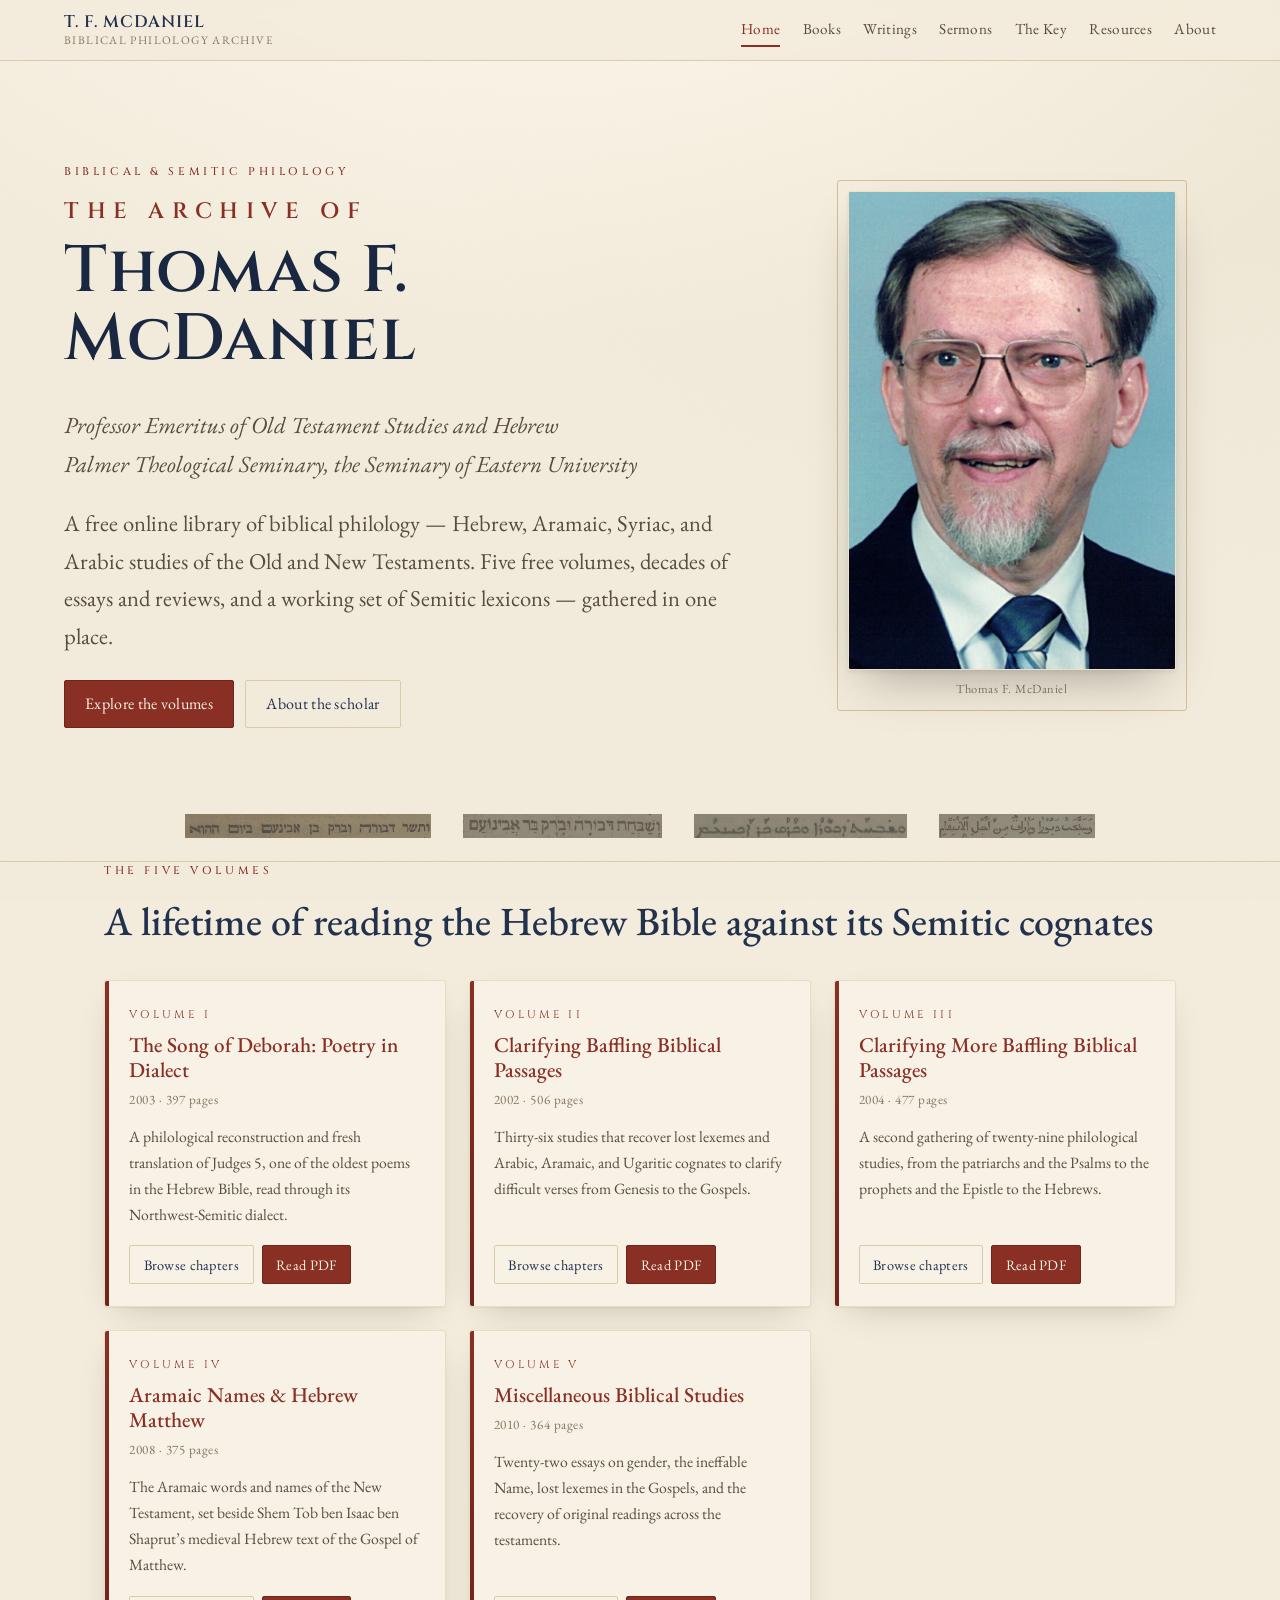
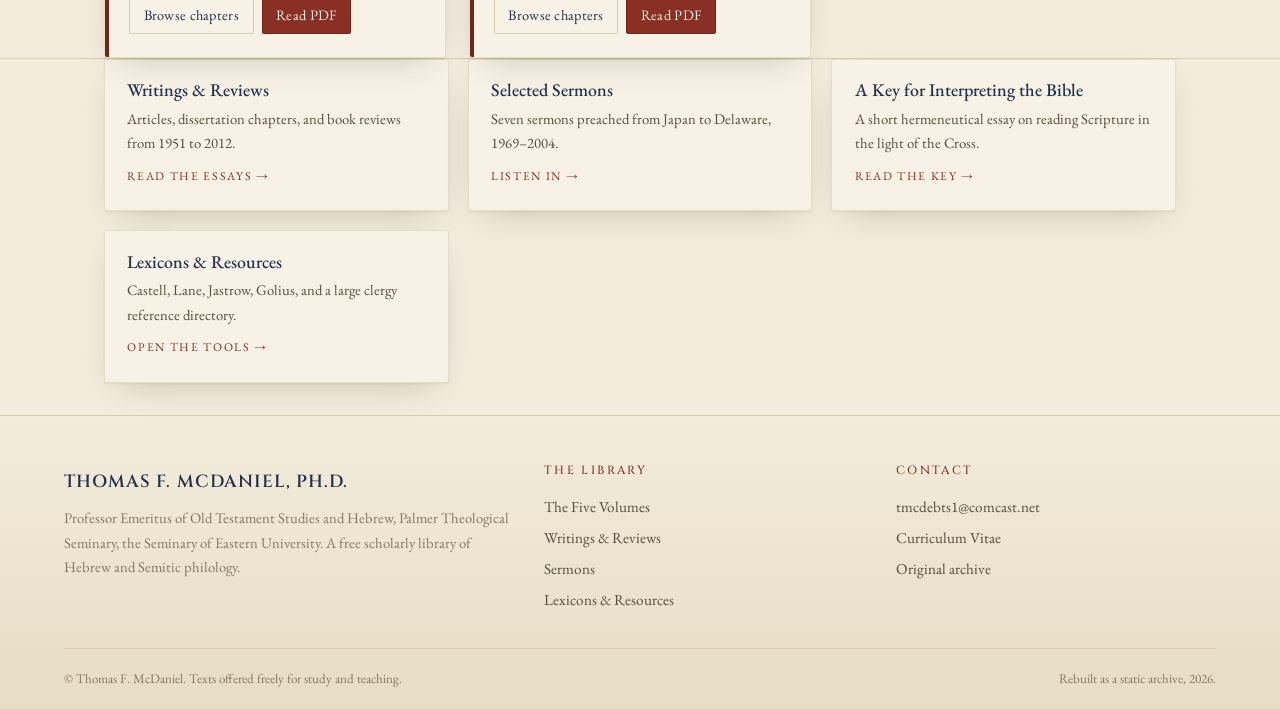
==== index.html @ 0de32535 "Rebuild the Thomas F. McDaniel archive as a static GitHub Pages site Clean, responsive, SEO-optimize" ====
<!DOCTYPE html>
<html lang="en">
<head>
  <meta charset="utf-8">
  <meta name="viewport" content="width=device-width, initial-scale=1">
  <title>Thomas F. McDaniel, Ph.D. — Biblical &amp; Semitic Philology Archive</title>
  <meta name="description" content="Free online books and essays in Old Testament philology by Thomas F. McDaniel, Professor Emeritus at Palmer Theological Seminary — Hebrew, Aramaic, Syriac, and Arabic studies of the Bible.">
  <meta name="author" content="Thomas F. McDaniel, Ph.D.">
  <link rel="canonical" href="https://werth-code.github.io/tmcdaniel/">
  <meta name="theme-color" content="#f3ecdc">
  <meta property="og:type" content="website">
  <meta property="og:site_name" content="The Thomas F. McDaniel Archive">
  <meta property="og:title" content="Thomas F. McDaniel, Ph.D. — Biblical &amp; Semitic Philology Archive">
  <meta property="og:description" content="Free online books and essays in Old Testament philology by Thomas F. McDaniel, Professor Emeritus at Palmer Theological Seminary — Hebrew, Aramaic, Syriac, and Arabic studies of the Bible.">
  <meta property="og:url" content="https://werth-code.github.io/tmcdaniel/">
  <meta property="og:image" content="https://werth-code.github.io/tmcdaniel/assets/img/mcdaniel-1990.jpg">
  <meta name="twitter:card" content="summary_large_image">
  <meta name="twitter:title" content="Thomas F. McDaniel, Ph.D. — Biblical &amp; Semitic Philology Archive">
  <meta name="twitter:description" content="Free online books and essays in Old Testament philology by Thomas F. McDaniel, Professor Emeritus at Palmer Theological Seminary — Hebrew, Aramaic, Syriac, and Arabic studies of the Bible.">
  <meta name="twitter:image" content="https://werth-code.github.io/tmcdaniel/assets/img/mcdaniel-1990.jpg">
  <link rel="preconnect" href="https://fonts.googleapis.com">
  <link rel="preconnect" href="https://fonts.gstatic.com" crossorigin>
  <link rel="stylesheet" href="assets/css/site.css">
  <script type="application/ld+json">{"@context":"https://schema.org","@graph":[{"@type":"WebSite","name":"The Thomas F. McDaniel Archive","url":"https://werth-code.github.io/tmcdaniel","description":"A free online library of biblical philology — Hebrew, Aramaic, Syriac, and Arabic studies of the Old and New Testaments.","inLanguage":"en","author":{"@type":"Person","name":"Thomas F. McDaniel","honorificSuffix":"Ph.D.","jobTitle":"Professor Emeritus of Old Testament Studies and Hebrew","birthDate":"1931-03-01","birthPlace":"Baltimore, Maryland","alumniOf":["University of Richmond","University of Pennsylvania","Johns Hopkins University","Eastern Baptist Theological Seminary"],"worksFor":{"@type":"CollegeOrUniversity","name":"Palmer Theological Seminary, the Seminary of Eastern University"},"knowsAbout":["Hebrew Bible","Old Testament philology","Semitic languages","Aramaic","Syriac","Arabic","Biblical interpretation"],"email":"mailto:tmcdebts1@comcast.net","url":"https://werth-code.github.io/tmcdaniel/about/"}},{"@type":"Person","name":"Thomas F. McDaniel","honorificSuffix":"Ph.D.","jobTitle":"Professor Emeritus of Old Testament Studies and Hebrew","birthDate":"1931-03-01","birthPlace":"Baltimore, Maryland","alumniOf":["University of Richmond","University of Pennsylvania","Johns Hopkins University","Eastern Baptist Theological Seminary"],"worksFor":{"@type":"CollegeOrUniversity","name":"Palmer Theological Seminary, the Seminary of Eastern University"},"knowsAbout":["Hebrew Bible","Old Testament philology","Semitic languages","Aramaic","Syriac","Arabic","Biblical interpretation"],"email":"mailto:tmcdebts1@comcast.net","url":"https://werth-code.github.io/tmcdaniel/about/"}]}</script>
</head>
<body>
  <header class="masthead">
    <div class="wrap masthead__inner">
      <a class="brand" href="">
        <span class="brand__name">T. F. McDaniel</span>
        <span class="brand__sub">Biblical Philology Archive</span>
      </a>
      <button class="nav__toggle" aria-expanded="false" aria-controls="nav" onclick="var n=document.getElementById('nav');var o=n.classList.toggle('open');this.setAttribute('aria-expanded',o)">Menu</button>
      <nav class="nav" id="nav" aria-label="Primary">
        <a href="" aria-current="page">Home</a>
        <a href="books/">Books</a>
        <a href="writings/">Writings</a>
        <a href="sermons/">Sermons</a>
        <a href="key/">The Key</a>
        <a href="resources/">Resources</a>
        <a href="about/">About</a>
      </nav>
    </div>
  </header>
  <main id="main">
  <section class="hero wrap">
    <div class="hero__grid">
      <div>
        <p class="eyebrow reveal">Biblical &amp; Semitic Philology</p>
        <h1 class="reveal d1"><span class="sm">The Archive of</span>Thomas&nbsp;F. McDaniel</h1>
        <p class="hero__role reveal d2">Professor Emeritus of Old Testament Studies and Hebrew<br>Palmer Theological Seminary, the Seminary of Eastern University</p>
        <p class="lede reveal d2">A free online library of biblical philology — Hebrew, Aramaic, Syriac, and Arabic studies of the Old and New Testaments. Five free volumes, decades of essays and reviews, and a working set of Semitic lexicons — gathered in one place.</p>
        <div class="btn-row reveal d3">
          <a class="btn btn--primary" href="books/">Explore the volumes</a>
          <a class="btn btn--ghost" href="about/">About the scholar</a>
        </div>
      </div>
      <figure class="hero__portrait reveal d2">
        <span class="hero__frame"></span>
        <img src="assets/img/mcdaniel-1990.jpg" alt="Portrait of Thomas F. McDaniel" width="742" height="1085">
        <figcaption>Thomas F. McDaniel</figcaption>
      </figure>
    </div>
  </section>
  <div class="wrap"><div class="scripts" aria-hidden="false">
        <img src="assets/img/judges5-hebrew.jpg" alt="Judges 5:1 in Hebrew" loading="lazy">
        <img src="assets/img/judges5-aramaic.jpg" alt="Judges 5:1 in Aramaic" loading="lazy">
        <img src="assets/img/judges5-syriac.jpg" alt="Judges 5:1 in Syriac" loading="lazy">
        <img src="assets/img/judges5-arabic.jpg" alt="Judges 5:1 in Arabic" loading="lazy">
  </div></div>
  <hr class="rule">
  <section class="wrap" id="volumes">
    <div class="section-head">
      <p class="eyebrow">The Five Volumes</p>
      <h2>A lifetime of reading the Hebrew Bible against its Semitic cognates</h2>
    </div>
    <div class="volumes">
        <article class="vcard">
          <span class="vcard__no">Volume I</span>
          <h3 class="vcard__title"><a class="ilink" href="books/song-of-deborah/">The Song of Deborah: Poetry in Dialect</a></h3>
          <p class="vcard__meta">2003 &middot; 397 pages</p>
          <p class="vcard__blurb">A philological reconstruction and fresh translation of Judges 5, one of the oldest poems in the Hebrew Bible, read through its Northwest-Semitic dialect.</p>
          <div class="vcard__links">
            <a class="btn btn--ghost btn--sm" href="books/song-of-deborah/">Browse chapters</a>
            <a class="btn btn--primary btn--sm" href="pdf/The%20Song%20of%20Deborah%20Poetry%20in%20Dialect.pdf">Read PDF</a>
          </div>
        </article>
        <article class="vcard">
          <span class="vcard__no">Volume II</span>
          <h3 class="vcard__title"><a class="ilink" href="books/clarifying-baffling-biblical-passages/">Clarifying Baffling Biblical Passages</a></h3>
          <p class="vcard__meta">2002 &middot; 506 pages</p>
          <p class="vcard__blurb">Thirty-six studies that recover lost lexemes and Arabic, Aramaic, and Ugaritic cognates to clarify difficult verses from Genesis to the Gospels.</p>
          <div class="vcard__links">
            <a class="btn btn--ghost btn--sm" href="books/clarifying-baffling-biblical-passages/">Browse chapters</a>
            <a class="btn btn--primary btn--sm" href="pdf/Clarifying%20Baffling%20Biblical%20Passages.pdf">Read PDF</a>
          </div>
        </article>
        <article class="vcard">
          <span class="vcard__no">Volume III</span>
          <h3 class="vcard__title"><a class="ilink" href="books/clarifying-more-baffling-biblical-passages/">Clarifying More Baffling Biblical Passages</a></h3>
          <p class="vcard__meta">2004 &middot; 477 pages</p>
          <p class="vcard__blurb">A second gathering of twenty-nine philological studies, from the patriarchs and the Psalms to the prophets and the Epistle to the Hebrews.</p>
          <div class="vcard__links">
            <a class="btn btn--ghost btn--sm" href="books/clarifying-more-baffling-biblical-passages/">Browse chapters</a>
            <a class="btn btn--primary btn--sm" href="pdf/Clarifying%20More%20Baffling%20Biblical%20Passages.pdf">Read PDF</a>
          </div>
        </article>
        <article class="vcard">
          <span class="vcard__no">Volume IV</span>
          <h3 class="vcard__title"><a class="ilink" href="books/aramaic-names-and-hebrew-matthew/">Aramaic Names &amp; Hebrew Matthew</a></h3>
          <p class="vcard__meta">2008 &middot; 375 pages</p>
          <p class="vcard__blurb">The Aramaic words and names of the New Testament, set beside Shem Tob ben Isaac ben Shaprut’s medieval Hebrew text of the Gospel of Matthew.</p>
          <div class="vcard__links">
            <a class="btn btn--ghost btn--sm" href="books/aramaic-names-and-hebrew-matthew/">Browse chapters</a>
            <a class="btn btn--primary btn--sm" href="pdf/Clarifying%20New%20Testament%20Names%20%26%20Words%20and%20Shem%20Tob's%20Gospel%20of%20Matthew.pdf">Read PDF</a>
          </div>
        </article>
        <article class="vcard">
          <span class="vcard__no">Volume V</span>
          <h3 class="vcard__title"><a class="ilink" href="books/miscellaneous-biblical-studies/">Miscellaneous Biblical Studies</a></h3>
          <p class="vcard__meta">2010 &middot; 364 pages</p>
          <p class="vcard__blurb">Twenty-two essays on gender, the ineffable Name, lost lexemes in the Gospels, and the recovery of original readings across the testaments.</p>
          <div class="vcard__links">
            <a class="btn btn--ghost btn--sm" href="books/miscellaneous-biblical-studies/">Browse chapters</a>
            <a class="btn btn--primary btn--sm" href="pdf/Miscellaneous%20Biblical%20Studies.pdf">Read PDF</a>
          </div>
        </article>
    </div>
  </section>
  <hr class="rule">
  <section class="wrap">
    <div class="cards">
      <a class="rcard" href="writings/"><h3>Writings &amp; Reviews</h3><p>Articles, dissertation chapters, and book reviews from 1951 to 2012.</p><span class="rcard__cue">Read the essays &rarr;</span></a>
      <a class="rcard" href="sermons/"><h3>Selected Sermons</h3><p>Seven sermons preached from Japan to Delaware, 1969&ndash;2004.</p><span class="rcard__cue">Listen in &rarr;</span></a>
      <a class="rcard" href="key/"><h3>A Key for Interpreting the Bible</h3><p>A short hermeneutical essay on reading Scripture in the light of the Cross.</p><span class="rcard__cue">Read the key &rarr;</span></a>
      <a class="rcard" href="resources/"><h3>Lexicons &amp; Resources</h3><p>Castell, Lane, Jastrow, Golius, and a large clergy reference directory.</p><span class="rcard__cue">Open the tools &rarr;</span></a>
    </div>
  </section>
  </main>
  <footer class="foot">
    <div class="wrap foot__inner">
      <div class="foot__brand">
        <span class="brand__name">Thomas F. McDaniel, Ph.D.</span>
        <p class="muted" style="margin:.6rem 0 0;font-size:.92rem">Professor Emeritus of Old Testament Studies and Hebrew, Palmer Theological Seminary, the Seminary of Eastern University. A free scholarly library of Hebrew and Semitic philology.</p>
      </div>
      <div>
        <h4>The Library</h4>
        <a href="books/">The Five Volumes</a>
        <a href="writings/">Writings &amp; Reviews</a>
        <a href="sermons/">Sermons</a>
        <a href="resources/">Lexicons &amp; Resources</a>
      </div>
      <div>
        <h4>Contact</h4>
        <a href="mailto:tmcdebts1@comcast.net">tmcdebts1@comcast.net</a>
        <a href="about/">Curriculum Vitae</a>
        <a href="https://tmcdaniel.palmerseminary.edu" rel="nofollow">Original archive</a>
      </div>
    </div>
    <div class="wrap foot__legal">
      <span>&copy; Thomas F. McDaniel. Texts offered freely for study and teaching.</span>
      <span>Rebuilt as a static archive, 2026.</span>
    </div>
  </footer>
</body>
</html>
---- assets/css/site.css ----
/* ============================================================================
   The Thomas F. McDaniel Archive — "scholar's manuscript"
   Parchment ground · Cinzel inscriptional caps · EB Garamond reading face
   Oxblood rubrication · antique-gold hairlines
   ========================================================================== */

@import url('https://fonts.googleapis.com/css2?family=Cinzel:wght@400;500;600&family=EB+Garamond:ital,wght@0,400;0,500;0,600;1,400;1,500&display=swap');

:root{
  --paper:#f3ecdc;          /* aged parchment ground            */
  --paper-2:#f8f2e6;        /* lighter card surface             */
  --paper-edge:#e7dcc4;     /* subtle panel / border fill       */
  --ink:#262119;            /* warm near-black body text        */
  --ink-soft:#574d3c;       /* secondary text                   */
  --ink-faint:#857862;      /* meta / captions                  */
  --indigo:#22324d;         /* iron-gall ink — headings/masthead*/
  --indigo-deep:#1a2740;
  --rubric:#8a2f24;         /* oxblood — links, marks, accents  */
  --rubric-deep:#6f241c;
  --gold:#9c7b3c;           /* antique gold — hairlines/details */
  --gold-soft:#bfa066;
  --rule:#d8cbac;           /* hairline color                   */

  --measure:38rem;          /* reading width                    */
  --shadow:0 1px 2px rgba(38,33,25,.06), 0 12px 34px -16px rgba(38,33,25,.28);
  --shadow-lift:0 2px 4px rgba(38,33,25,.08), 0 22px 48px -18px rgba(38,33,25,.38);

  --serif:'EB Garamond', Georgia, 'Times New Roman', serif;
  --display:'Cinzel', 'EB Garamond', Georgia, serif;
}

/* ---- reset ---------------------------------------------------------------- */
*,*::before,*::after{box-sizing:border-box}
html{-webkit-text-size-adjust:100%}
body{
  margin:0;
  font-family:var(--serif);
  font-size:clamp(1.06rem,.98rem + .35vw,1.22rem);
  line-height:1.66;
  color:var(--ink);
  background-color:var(--paper);
  /* layered atmosphere: warm vignette + faint paper grain */
  background-image:
    radial-gradient(120% 80% at 50% -10%, rgba(255,250,238,.85), rgba(243,236,220,0) 60%),
    radial-gradient(130% 120% at 100% 0%, rgba(156,123,60,.06), rgba(243,236,220,0) 55%),
    url("data:image/svg+xml,%3Csvg xmlns='http://www.w3.org/2000/svg' width='220' height='220'%3E%3Cfilter id='n'%3E%3CfeTurbulence type='fractalNoise' baseFrequency='0.85' numOctaves='2' stitchTiles='stitch'/%3E%3CfeColorMatrix type='saturate' values='0'/%3E%3C/filter%3E%3Crect width='100%25' height='100%25' filter='url(%23n)' opacity='0.045'/%3E%3C/svg%3E");
  background-attachment:fixed,fixed,fixed;
  text-rendering:optimizeLegibility;
  -webkit-font-smoothing:antialiased;
  overflow-wrap:break-word;
}
img{max-width:100%;height:auto;display:block}
a{color:var(--rubric);text-decoration:none}

/* ---- typographic rhythm -------------------------------------------------- */
h1,h2,h3,h4{font-weight:500;line-height:1.16;color:var(--indigo);margin:0 0 .4em}
h2,h3,h4{font-family:var(--serif)}
p{margin:0 0 1.1em}
em,i{font-style:italic}

.eyebrow{
  font-family:var(--display);
  font-weight:500;
  text-transform:uppercase;
  letter-spacing:.32em;
  font-size:.7rem;
  color:var(--rubric);
  margin:0 0 1.1rem;
}
.lede{font-size:1.16em;color:var(--ink-soft)}
.muted{color:var(--ink-faint)}

/* hebrew/greek inline runs keep a comfortable size */
.script{font-size:1.05em}

/* ---- layout -------------------------------------------------------------- */
.wrap{width:100%;max-width:72rem;margin:0 auto;padding:0 clamp(1.1rem,4vw,2.5rem)}
.narrow{max-width:52rem}
section{padding:clamp(3rem,7vw,5.5rem) 0}
.rule{border:0;height:1px;background:var(--rule);margin:0}
.section-head{margin-bottom:2.2rem}
.section-head h2{font-size:clamp(1.7rem,1.3rem + 1.6vw,2.5rem)}

/* ornamental divider (gold diamond between rules) */
.ornament{display:flex;align-items:center;gap:1rem;color:var(--gold);margin:0 auto}
.ornament::before,.ornament::after{content:"";height:1px;background:var(--rule);flex:1}
.ornament span{font-size:.8rem;letter-spacing:.2em}

/* ---- masthead / nav ------------------------------------------------------ */
.masthead{
  position:sticky;top:0;z-index:40;
  background:rgba(243,236,220,.86);
  backdrop-filter:saturate(140%) blur(8px);
  -webkit-backdrop-filter:saturate(140%) blur(8px);
  border-bottom:1px solid var(--rule);
}
.masthead__inner{display:flex;align-items:center;justify-content:space-between;gap:1.2rem;padding:.85rem 0}
.brand{display:flex;flex-direction:column;line-height:1.05;color:var(--indigo)}
.brand__name{font-family:var(--display);font-weight:600;letter-spacing:.06em;font-size:1.04rem;text-transform:uppercase}
.brand__sub{font-size:.72rem;letter-spacing:.12em;color:var(--ink-faint);text-transform:uppercase;margin-top:.2rem}
.nav{display:flex;align-items:center;gap:1.4rem}
.nav a{
  color:var(--ink-soft);font-size:.95rem;letter-spacing:.02em;
  padding:.15rem 0;position:relative;
}
.nav a::after{
  content:"";position:absolute;left:0;right:100%;bottom:-2px;height:1.5px;
  background:var(--rubric);transition:right .28s ease;
}
.nav a:hover,.nav a[aria-current="page"]{color:var(--rubric)}
.nav a:hover::after,.nav a[aria-current="page"]::after{right:0}
.nav__toggle{display:none}

/* ---- hero ---------------------------------------------------------------- */
.hero{position:relative;padding:clamp(3rem,8vw,6.5rem) 0 clamp(2.5rem,6vw,4rem)}
.hero__grid{display:grid;grid-template-columns:1.5fr .9fr;gap:clamp(2rem,5vw,4rem);align-items:center}
.hero h1{
  font-family:var(--display);font-weight:600;
  font-size:clamp(2.2rem,1.4rem + 4vw,4.1rem);
  letter-spacing:.01em;line-height:1.04;color:var(--indigo-deep);
  margin:0 0 .5em;
}
.hero h1 .sm{display:block;font-size:.34em;letter-spacing:.34em;color:var(--rubric);margin-bottom:.9rem;text-transform:uppercase}
.hero__role{font-size:1.18em;color:var(--ink-soft);font-style:italic;margin-bottom:1.4rem}
.hero__portrait{position:relative}
.hero__portrait img{
  width:100%;border-radius:2px;
  box-shadow:var(--shadow-lift);
  filter:sepia(.12) saturate(.92);
  border:1px solid var(--paper-edge);
}
.hero__portrait figcaption{font-size:.78rem;color:var(--ink-faint);text-align:center;margin-top:.6rem;letter-spacing:.04em}
.hero__frame{position:absolute;inset:-.7rem;border:1px solid var(--gold-soft);border-radius:3px;pointer-events:none;opacity:.6}

/* multiscript banner */
.scripts{display:flex;flex-wrap:wrap;gap:1.4rem 2rem;align-items:center;justify-content:center;padding:1.4rem 0;opacity:.9}
.scripts img{height:1.5rem;width:auto;opacity:.78;filter:sepia(.3) brightness(.4) saturate(1.6)}

/* ---- buttons ------------------------------------------------------------- */
.btn{
  display:inline-flex;align-items:center;gap:.5rem;
  font-family:var(--serif);font-size:1rem;letter-spacing:.02em;
  padding:.6rem 1.25rem;border-radius:2px;cursor:pointer;
  transition:transform .18s ease, background .2s ease, color .2s ease, box-shadow .2s ease;
}
.btn--primary{background:var(--rubric);color:#f8f2e6;border:1px solid var(--rubric-deep)}
.btn--primary:hover{background:var(--rubric-deep);transform:translateY(-1px);box-shadow:var(--shadow)}
.btn--ghost{background:transparent;color:var(--indigo);border:1px solid var(--rule)}
.btn--ghost:hover{border-color:var(--rubric);color:var(--rubric)}
.btn--sm{padding:.4rem .85rem;font-size:.9rem}
.btn-row{display:flex;flex-wrap:wrap;gap:.7rem;margin-top:1.5rem}

/* inline read link with drawn underline */
.ilink{color:var(--rubric);background-image:linear-gradient(var(--gold-soft),var(--gold-soft));background-size:0 1px;background-position:0 100%;background-repeat:no-repeat;transition:background-size .3s ease}
.ilink:hover{background-size:100% 1px}

/* ---- volumes grid -------------------------------------------------------- */
.volumes{display:grid;grid-template-columns:repeat(auto-fill,minmax(17rem,1fr));gap:1.4rem}
.vcard{
  position:relative;display:flex;flex-direction:column;
  background:var(--paper-2);border:1px solid var(--paper-edge);border-radius:3px;
  padding:1.6rem 1.5rem 1.4rem;box-shadow:var(--shadow);
  transition:transform .22s ease, box-shadow .22s ease, border-color .22s ease;
  overflow:hidden;
}
.vcard::before{content:"";position:absolute;left:0;top:0;bottom:0;width:4px;background:linear-gradient(var(--rubric),var(--rubric-deep))}
.vcard:hover{transform:translateY(-3px);box-shadow:var(--shadow-lift);border-color:var(--gold-soft)}
.vcard__no{font-family:var(--display);font-size:.7rem;letter-spacing:.3em;text-transform:uppercase;color:var(--rubric)}
.vcard__title{font-size:1.32rem;line-height:1.18;margin:.5rem 0 .4rem;color:var(--indigo)}
.vcard__meta{font-size:.82rem;color:var(--ink-faint);letter-spacing:.04em;margin-bottom:.8rem}
.vcard__blurb{font-size:.98rem;color:var(--ink-soft);margin-bottom:1.1rem;flex:1}
.vcard__links{display:flex;gap:.5rem;flex-wrap:wrap}

/* ---- book page ----------------------------------------------------------- */
.book{display:grid;grid-template-columns:18rem 1fr;gap:clamp(2rem,5vw,4rem);align-items:start}
.book__aside{position:sticky;top:5.2rem}
.book__cover{background:var(--paper-2);border:1px solid var(--paper-edge);border-radius:3px;padding:1.6rem;box-shadow:var(--shadow);text-align:center}
.book__cover .vcard__no{display:block;margin-bottom:.6rem}
.book__cover h1{font-size:1.55rem;color:var(--indigo)}
.book__facts{list-style:none;margin:1.3rem 0 0;padding:1.3rem 0 0;border-top:1px solid var(--rule);font-size:.9rem}
.book__facts li{display:flex;justify-content:space-between;gap:1rem;padding:.28rem 0;color:var(--ink-soft)}
.book__facts li span:first-child{color:var(--ink-faint);letter-spacing:.04em}
.book__intro{max-width:var(--measure)}
.book__intro .lede{font-size:1.22em}

/* table of contents */
.toc{margin-top:2rem}
.toc h2{font-size:1.05rem;text-transform:uppercase;letter-spacing:.18em;color:var(--ink-faint);font-weight:500;margin-bottom:.4rem}
.toc__list{list-style:none;margin:0;padding:0;border-top:1px solid var(--rule)}
.toc__item{display:flex;align-items:baseline;gap:1rem;padding:.72rem 0;border-bottom:1px solid var(--rule);transition:padding-left .2s ease}
.toc__item:hover{padding-left:.4rem}
.toc__num{flex:0 0 2.4rem;font-family:var(--display);color:var(--rubric);font-size:.95rem;text-align:right;letter-spacing:.02em}
.toc__item.is-front .toc__num{color:var(--gold);font-size:.78rem}
.toc__link{color:var(--ink);flex:1;line-height:1.35}
.toc__link:hover{color:var(--rubric)}
.toc__sub{display:block;margin-top:.2rem}
.toc__sub a{font-size:.82rem;color:var(--ink-faint);margin-right:.9rem}
.toc__sub a:hover{color:var(--rubric)}
.toc__pdf{flex:0 0 auto;font-size:.74rem;letter-spacing:.12em;text-transform:uppercase;color:var(--ink-faint);opacity:0;transition:opacity .2s ease}
.toc__item:hover .toc__pdf{opacity:1}

/* generic apparatus list (bibliographies, indices, extras) */
.apparatus{margin-top:2.2rem}
.apparatus h2{font-size:1.05rem;text-transform:uppercase;letter-spacing:.18em;color:var(--ink-faint);font-weight:500}
.chiplist{display:flex;flex-wrap:wrap;gap:.55rem;margin-top:.8rem}
.chip{display:inline-flex;align-items:center;gap:.4rem;font-size:.88rem;padding:.34rem .8rem;border:1px solid var(--rule);border-radius:2px;background:var(--paper-2);color:var(--ink-soft)}
.chip:hover{border-color:var(--rubric);color:var(--rubric)}

/* ---- chronological / index lists (writings, sermons) --------------------- */
.entries{list-style:none;margin:0;padding:0;max-width:54rem}
.entry{display:grid;grid-template-columns:5rem 1fr;gap:1.4rem;padding:1rem 0;border-bottom:1px solid var(--rule);align-items:baseline}
.entry__year{font-family:var(--display);color:var(--rubric);font-size:.92rem;letter-spacing:.06em}
.entry__title{color:var(--ink);line-height:1.4}
.entry__title a{color:var(--ink)}
.entry__title a:hover{color:var(--rubric)}
.entry__where{display:block;color:var(--ink-faint);font-size:.9rem;font-style:italic;margin-top:.15rem}
.tag{display:inline-block;font-size:.66rem;letter-spacing:.14em;text-transform:uppercase;color:var(--ink-faint);border:1px solid var(--rule);border-radius:2px;padding:.05rem .4rem;margin-left:.5rem;vertical-align:.08em}
.tag--ext{color:var(--gold);border-color:var(--gold-soft)}

/* ---- resources cards ----------------------------------------------------- */
.cards{display:grid;grid-template-columns:repeat(auto-fill,minmax(18rem,1fr));gap:1.2rem}
.rcard{display:block;background:var(--paper-2);border:1px solid var(--paper-edge);border-radius:3px;padding:1.3rem 1.4rem;box-shadow:var(--shadow);transition:transform .2s ease,box-shadow .2s ease,border-color .2s ease}
.rcard:hover{transform:translateY(-2px);box-shadow:var(--shadow-lift);border-color:var(--gold-soft)}
.rcard h3{font-size:1.12rem;color:var(--indigo);margin-bottom:.35rem}
.rcard p{font-size:.92rem;color:var(--ink-soft);margin:0}
.rcard__cue{display:inline-block;margin-top:.7rem;font-size:.74rem;letter-spacing:.14em;text-transform:uppercase;color:var(--rubric)}

/* ---- prose / CV / essay -------------------------------------------------- */
.prose{max-width:var(--measure)}
.prose h2{font-size:1.5rem;margin-top:2.4rem;color:var(--indigo)}
.prose h3{font-size:1.05rem;text-transform:uppercase;letter-spacing:.16em;color:var(--rubric);font-weight:500;margin-top:2.2rem}
.cv-list{list-style:none;margin:.6rem 0 0;padding:0}
.cv-list li{position:relative;padding:.45rem 0 .45rem 1.4rem;border-bottom:1px solid var(--rule);color:var(--ink-soft)}
.cv-list li::before{content:"";position:absolute;left:0;top:1.1rem;width:.4rem;height:.4rem;background:var(--gold);transform:rotate(45deg)}

/* drop-cap rubricated initial */
.dropcap::first-letter{
  font-family:var(--display);font-weight:600;
  float:left;font-size:3.6em;line-height:.74;
  padding:.06em .12em 0 0;color:var(--rubric);
}
.epigraph{border-left:2px solid var(--gold-soft);padding:.2rem 0 .2rem 1.4rem;margin:0 0 2rem;font-style:italic;color:var(--ink-soft)}
.epigraph cite{display:block;font-style:normal;font-family:var(--display);font-size:.74rem;letter-spacing:.2em;text-transform:uppercase;color:var(--rubric);margin-top:.7rem}

/* ---- callout / contact --------------------------------------------------- */
.callout{background:var(--paper-2);border:1px solid var(--paper-edge);border-left:4px solid var(--rubric);border-radius:3px;padding:1.6rem 1.8rem;box-shadow:var(--shadow)}

/* ---- footer -------------------------------------------------------------- */
.foot{border-top:1px solid var(--rule);background:linear-gradient(var(--paper),var(--paper-edge));margin-top:2rem}
.foot__inner{display:grid;grid-template-columns:1.4fr 1fr 1fr;gap:2rem;padding:3rem 0 2rem}
.foot h4{font-family:var(--display);font-size:.74rem;letter-spacing:.2em;text-transform:uppercase;color:var(--rubric);margin-bottom:.9rem}
.foot a{color:var(--ink-soft);display:block;padding:.18rem 0;font-size:.95rem}
.foot a:hover{color:var(--rubric)}
.foot__brand .brand__name{color:var(--indigo);font-size:1.1rem}
.foot__legal{border-top:1px solid var(--rule);padding:1.2rem 0;font-size:.82rem;color:var(--ink-faint);display:flex;justify-content:space-between;flex-wrap:wrap;gap:.6rem}

/* ---- breadcrumb ---------------------------------------------------------- */
.crumbs{font-size:.82rem;letter-spacing:.04em;color:var(--ink-faint);padding:1.4rem 0 0}
.crumbs a{color:var(--ink-faint)}
.crumbs a:hover{color:var(--rubric)}
.crumbs span{margin:0 .5rem;color:var(--gold)}

/* ---- entrance animation -------------------------------------------------- */
@keyframes rise{from{opacity:0;transform:translateY(14px)}to{opacity:1;transform:none}}
.reveal{opacity:0;animation:rise .8s cubic-bezier(.2,.7,.2,1) forwards}
.reveal.d1{animation-delay:.08s}
.reveal.d2{animation-delay:.18s}
.reveal.d3{animation-delay:.30s}
.reveal.d4{animation-delay:.42s}

/* ---- responsive ---------------------------------------------------------- */
@media (max-width:860px){
  .hero__grid{grid-template-columns:1fr}
  .hero__portrait{max-width:18rem;margin:0 auto}
  .book{grid-template-columns:1fr}
  .book__aside{position:static}
  .foot__inner{grid-template-columns:1fr 1fr}
}
@media (max-width:620px){
  .nav{
    position:fixed;inset:3.6rem 0 auto;flex-direction:column;align-items:flex-start;gap:0;
    background:var(--paper-2);border-bottom:1px solid var(--rule);padding:.5rem 1.4rem 1rem;
    box-shadow:var(--shadow);transform:translateY(-130%);transition:transform .3s ease;
  }
  .nav.open{transform:none}
  .nav a{width:100%;padding:.7rem 0;border-bottom:1px solid var(--rule)}
  .nav a::after{display:none}
  .nav__toggle{display:inline-flex;background:none;border:1px solid var(--rule);border-radius:2px;
    padding:.45rem .7rem;color:var(--indigo);font-family:var(--display);font-size:.7rem;letter-spacing:.2em;text-transform:uppercase;cursor:pointer}
  .entry{grid-template-columns:1fr;gap:.2rem}
  .entry__year{font-size:.8rem}
  .foot__inner{grid-template-columns:1fr}
}

/* ---- preferences --------------------------------------------------------- */
@media (prefers-reduced-motion:reduce){
  .reveal{opacity:1;animation:none}
  *{transition:none !important}
}
:focus-visible{outline:2px solid var(--rubric);outline-offset:3px;border-radius:2px}

@media print{
  .masthead,.foot,.btn-row,.nav__toggle{display:none}
  body{background:#fff;color:#000}
}
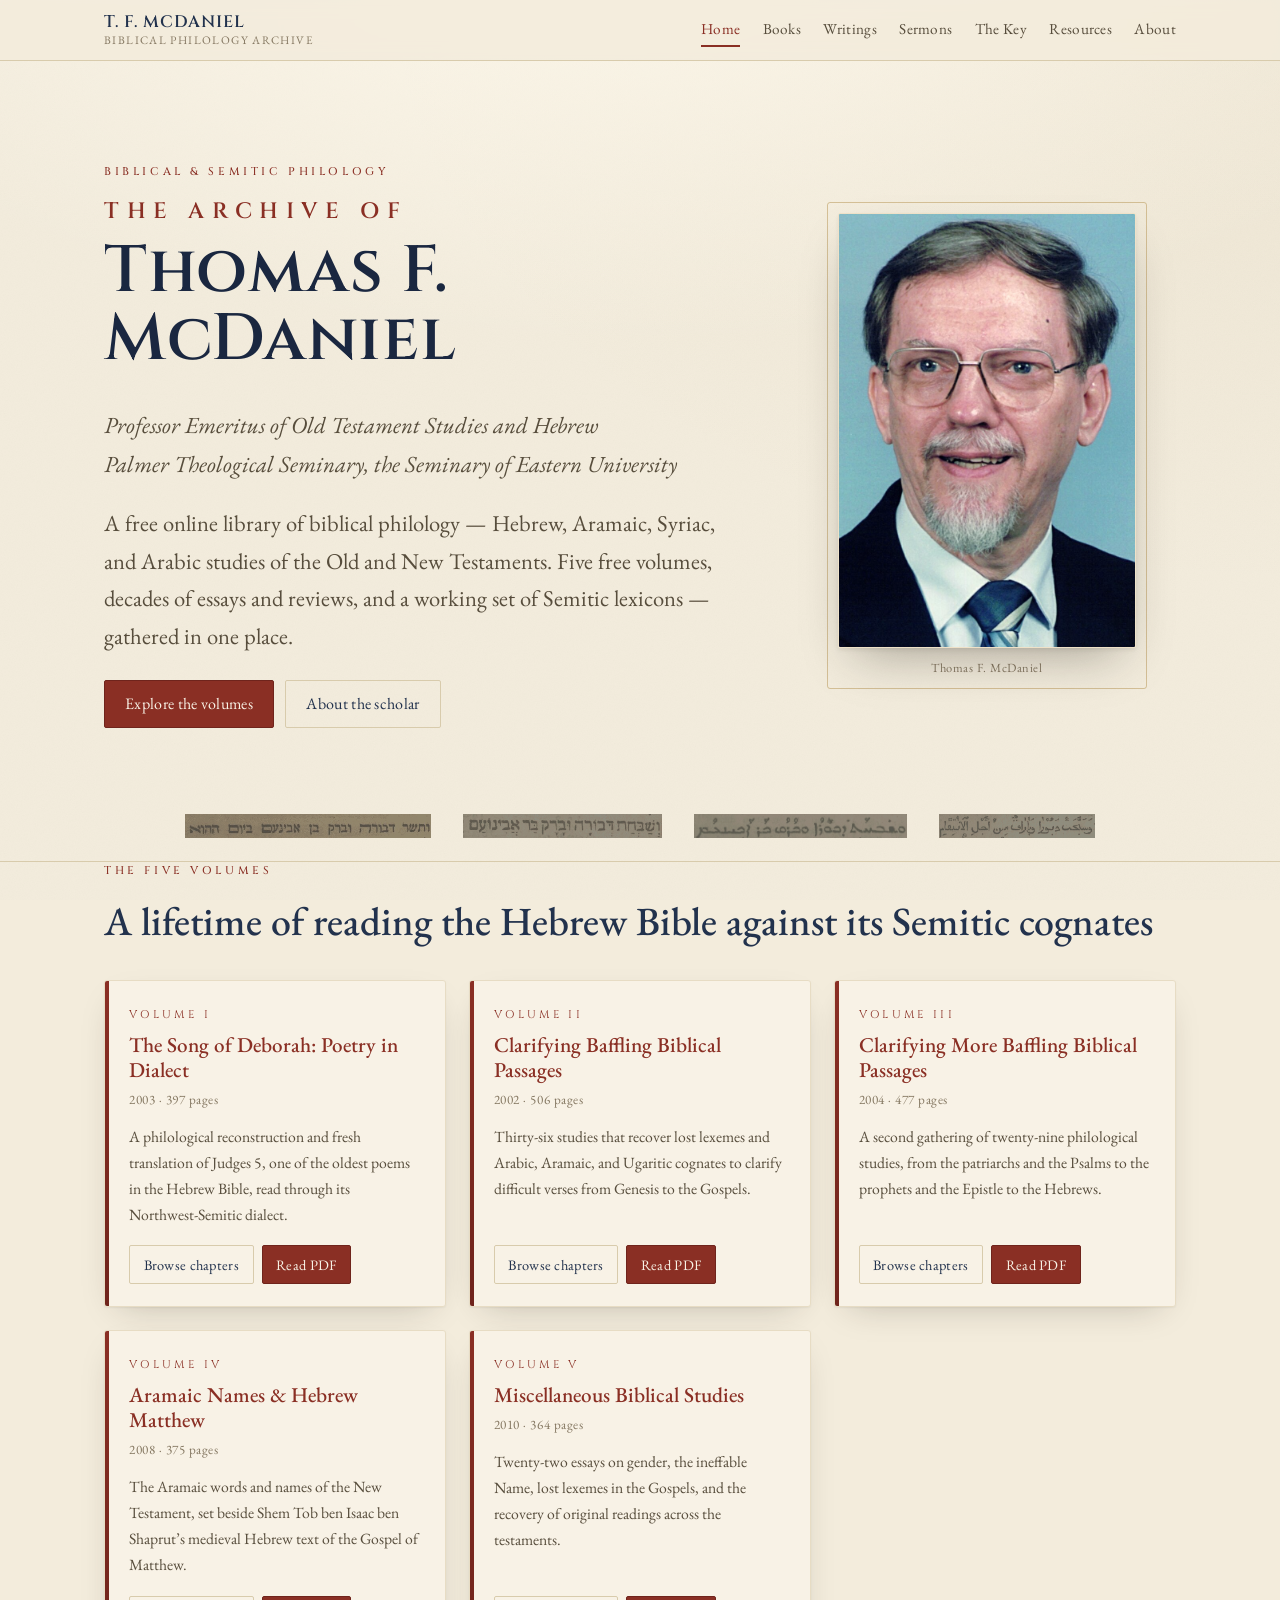
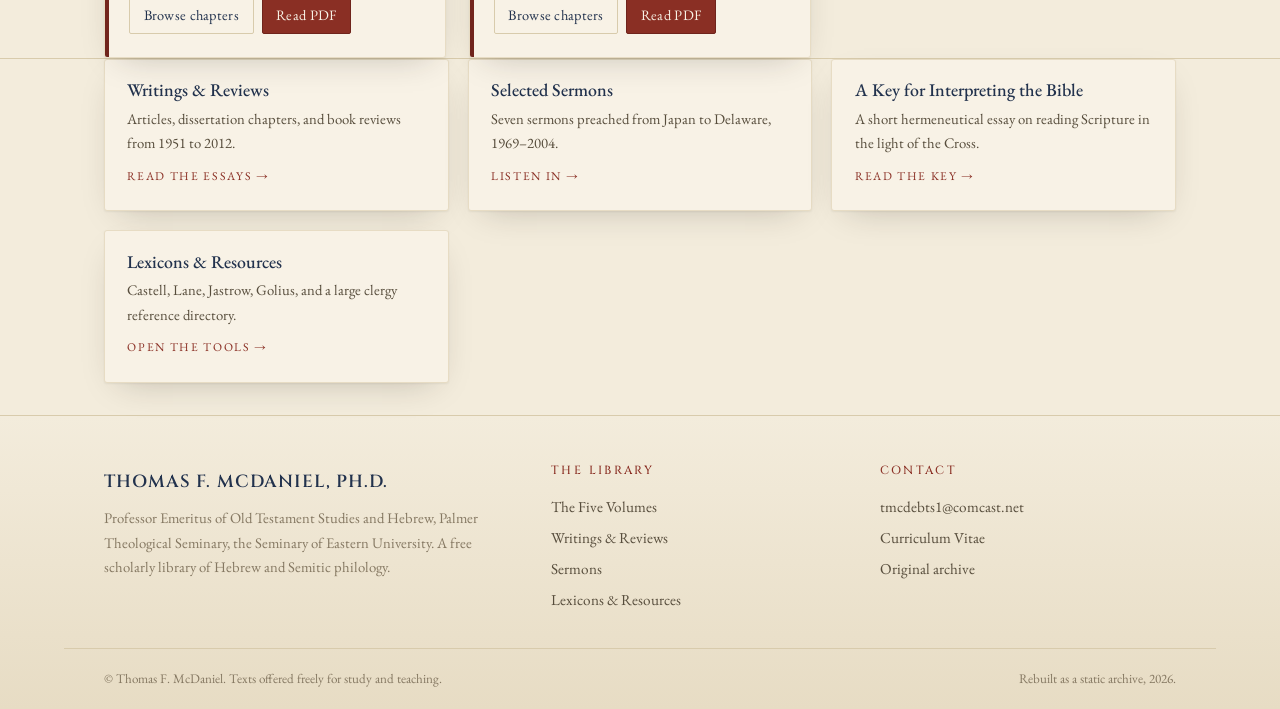
==== commit 508a8097: "Fix mobile padding: component padding shorthands were zeroing .wrap side padding Several rules shari" ====
--- a/index.html
+++ b/index.html
@@ -20,7 +20,7 @@
   <meta name="twitter:image" content="https://werth-code.github.io/tmcdaniel/assets/img/mcdaniel-1990.jpg">
   <link rel="preconnect" href="https://fonts.googleapis.com">
   <link rel="preconnect" href="https://fonts.gstatic.com" crossorigin>
-  <link rel="stylesheet" href="assets/css/site.css">
+  <link rel="stylesheet" href="assets/css/site.css?v=2">
   <script type="application/ld+json">{"@context":"https://schema.org","@graph":[{"@type":"WebSite","name":"The Thomas F. McDaniel Archive","url":"https://werth-code.github.io/tmcdaniel","description":"A free online library of biblical philology — Hebrew, Aramaic, Syriac, and Arabic studies of the Old and New Testaments.","inLanguage":"en","author":{"@type":"Person","name":"Thomas F. McDaniel","honorificSuffix":"Ph.D.","jobTitle":"Professor Emeritus of Old Testament Studies and Hebrew","birthDate":"1931-03-01","birthPlace":"Baltimore, Maryland","alumniOf":["University of Richmond","University of Pennsylvania","Johns Hopkins University","Eastern Baptist Theological Seminary"],"worksFor":{"@type":"CollegeOrUniversity","name":"Palmer Theological Seminary, the Seminary of Eastern University"},"knowsAbout":["Hebrew Bible","Old Testament philology","Semitic languages","Aramaic","Syriac","Arabic","Biblical interpretation"],"email":"mailto:tmcdebts1@comcast.net","url":"https://werth-code.github.io/tmcdaniel/about/"}},{"@type":"Person","name":"Thomas F. McDaniel","honorificSuffix":"Ph.D.","jobTitle":"Professor Emeritus of Old Testament Studies and Hebrew","birthDate":"1931-03-01","birthPlace":"Baltimore, Maryland","alumniOf":["University of Richmond","University of Pennsylvania","Johns Hopkins University","Eastern Baptist Theological Seminary"],"worksFor":{"@type":"CollegeOrUniversity","name":"Palmer Theological Seminary, the Seminary of Eastern University"},"knowsAbout":["Hebrew Bible","Old Testament philology","Semitic languages","Aramaic","Syriac","Arabic","Biblical interpretation"],"email":"mailto:tmcdebts1@comcast.net","url":"https://werth-code.github.io/tmcdaniel/about/"}]}</script>
 </head>
 <body>
--- a/assets/css/site.css
+++ b/assets/css/site.css
@@ -76,7 +76,7 @@
 /* ---- layout -------------------------------------------------------------- */
 .wrap{width:100%;max-width:72rem;margin:0 auto;padding:0 clamp(1.1rem,4vw,2.5rem)}
 .narrow{max-width:52rem}
-section{padding:clamp(3rem,7vw,5.5rem) 0}
+section{padding-top:clamp(3rem,7vw,5.5rem);padding-bottom:clamp(3rem,7vw,5.5rem)}
 .rule{border:0;height:1px;background:var(--rule);margin:0}
 .section-head{margin-bottom:2.2rem}
 .section-head h2{font-size:clamp(1.7rem,1.3rem + 1.6vw,2.5rem)}
@@ -94,7 +94,7 @@
   -webkit-backdrop-filter:saturate(140%) blur(8px);
   border-bottom:1px solid var(--rule);
 }
-.masthead__inner{display:flex;align-items:center;justify-content:space-between;gap:1.2rem;padding:.85rem 0}
+.masthead__inner{display:flex;align-items:center;justify-content:space-between;gap:1.2rem;padding-top:.85rem;padding-bottom:.85rem}
 .brand{display:flex;flex-direction:column;line-height:1.05;color:var(--indigo)}
 .brand__name{font-family:var(--display);font-weight:600;letter-spacing:.06em;font-size:1.04rem;text-transform:uppercase}
 .brand__sub{font-size:.72rem;letter-spacing:.12em;color:var(--ink-faint);text-transform:uppercase;margin-top:.2rem}
@@ -112,7 +112,7 @@
 .nav__toggle{display:none}
 
 /* ---- hero ---------------------------------------------------------------- */
-.hero{position:relative;padding:clamp(3rem,8vw,6.5rem) 0 clamp(2.5rem,6vw,4rem)}
+.hero{position:relative;padding-top:clamp(3rem,8vw,6.5rem);padding-bottom:clamp(2.5rem,6vw,4rem)}
 .hero__grid{display:grid;grid-template-columns:1.5fr .9fr;gap:clamp(2rem,5vw,4rem);align-items:center}
 .hero h1{
   font-family:var(--display);font-weight:600;
@@ -247,15 +247,15 @@
 
 /* ---- footer -------------------------------------------------------------- */
 .foot{border-top:1px solid var(--rule);background:linear-gradient(var(--paper),var(--paper-edge));margin-top:2rem}
-.foot__inner{display:grid;grid-template-columns:1.4fr 1fr 1fr;gap:2rem;padding:3rem 0 2rem}
+.foot__inner{display:grid;grid-template-columns:1.4fr 1fr 1fr;gap:2rem;padding-top:3rem;padding-bottom:2rem}
 .foot h4{font-family:var(--display);font-size:.74rem;letter-spacing:.2em;text-transform:uppercase;color:var(--rubric);margin-bottom:.9rem}
 .foot a{color:var(--ink-soft);display:block;padding:.18rem 0;font-size:.95rem}
 .foot a:hover{color:var(--rubric)}
 .foot__brand .brand__name{color:var(--indigo);font-size:1.1rem}
-.foot__legal{border-top:1px solid var(--rule);padding:1.2rem 0;font-size:.82rem;color:var(--ink-faint);display:flex;justify-content:space-between;flex-wrap:wrap;gap:.6rem}
+.foot__legal{border-top:1px solid var(--rule);padding-top:1.2rem;padding-bottom:1.2rem;font-size:.82rem;color:var(--ink-faint);display:flex;justify-content:space-between;flex-wrap:wrap;gap:.6rem}
 
 /* ---- breadcrumb ---------------------------------------------------------- */
-.crumbs{font-size:.82rem;letter-spacing:.04em;color:var(--ink-faint);padding:1.4rem 0 0}
+.crumbs{font-size:.82rem;letter-spacing:.04em;color:var(--ink-faint);padding-top:1.4rem}
 .crumbs a{color:var(--ink-faint)}
 .crumbs a:hover{color:var(--rubric)}
 .crumbs span{margin:0 .5rem;color:var(--gold)}
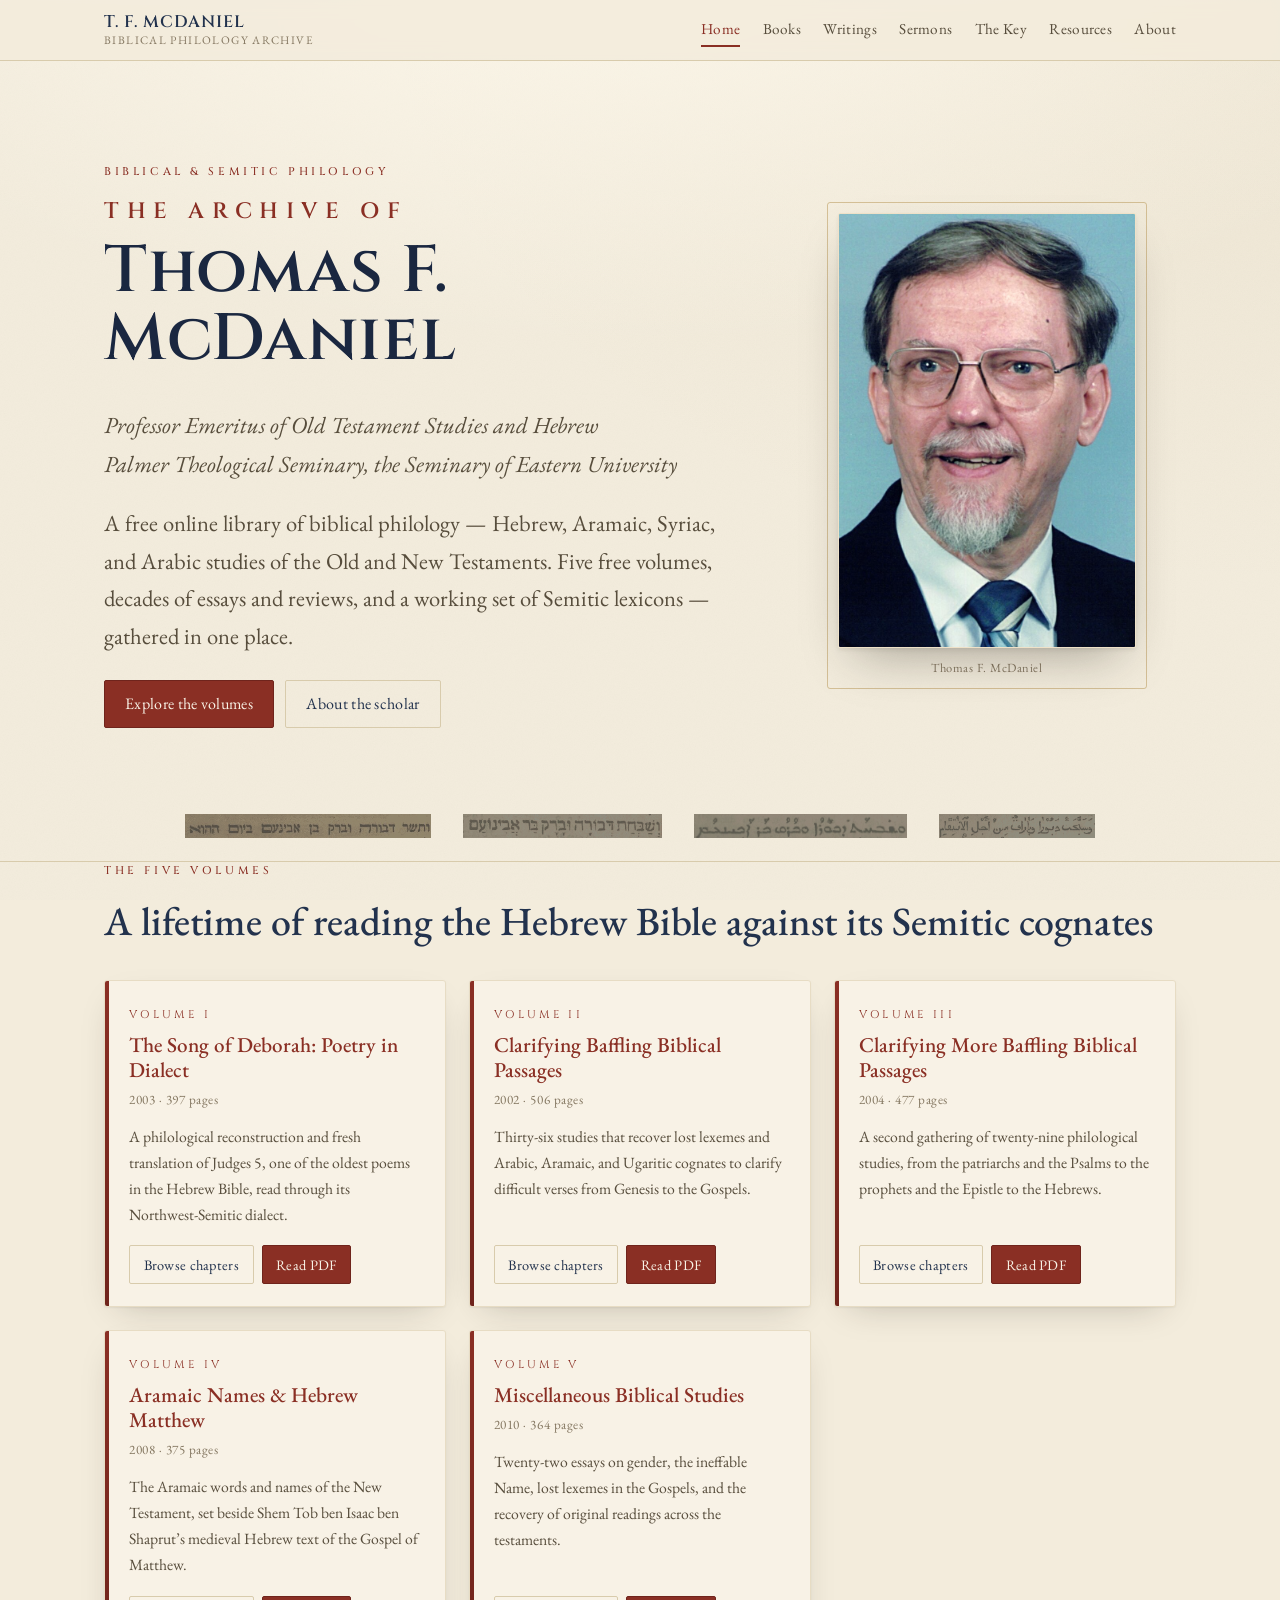
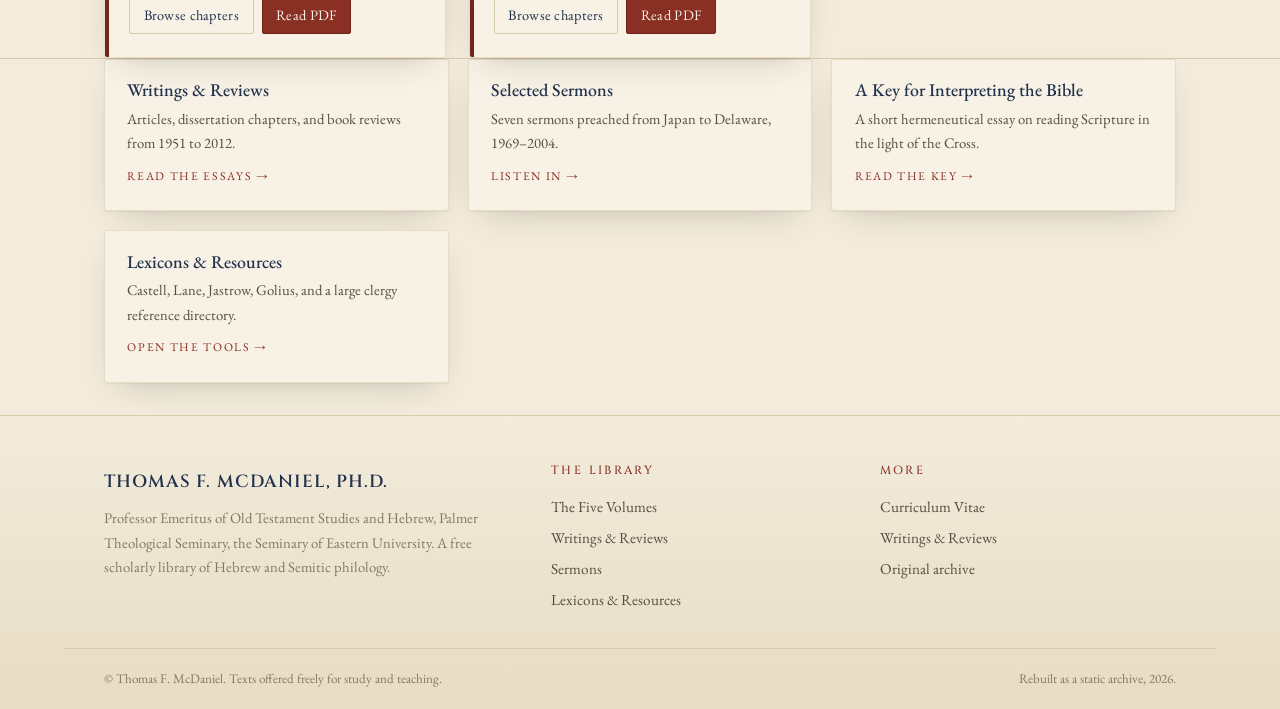
==== commit 4518cf6f: "Remove personal email (Dr. McDaniel is deceased) Drop the mailto from the footer (heading "Contact" " ====
--- a/index.html
+++ b/index.html
@@ -21,7 +21,7 @@
   <link rel="preconnect" href="https://fonts.googleapis.com">
   <link rel="preconnect" href="https://fonts.gstatic.com" crossorigin>
   <link rel="stylesheet" href="assets/css/site.css?v=2">
-  <script type="application/ld+json">{"@context":"https://schema.org","@graph":[{"@type":"WebSite","name":"The Thomas F. McDaniel Archive","url":"https://werth-code.github.io/tmcdaniel","description":"A free online library of biblical philology — Hebrew, Aramaic, Syriac, and Arabic studies of the Old and New Testaments.","inLanguage":"en","author":{"@type":"Person","name":"Thomas F. McDaniel","honorificSuffix":"Ph.D.","jobTitle":"Professor Emeritus of Old Testament Studies and Hebrew","birthDate":"1931-03-01","birthPlace":"Baltimore, Maryland","alumniOf":["University of Richmond","University of Pennsylvania","Johns Hopkins University","Eastern Baptist Theological Seminary"],"worksFor":{"@type":"CollegeOrUniversity","name":"Palmer Theological Seminary, the Seminary of Eastern University"},"knowsAbout":["Hebrew Bible","Old Testament philology","Semitic languages","Aramaic","Syriac","Arabic","Biblical interpretation"],"email":"mailto:tmcdebts1@comcast.net","url":"https://werth-code.github.io/tmcdaniel/about/"}},{"@type":"Person","name":"Thomas F. McDaniel","honorificSuffix":"Ph.D.","jobTitle":"Professor Emeritus of Old Testament Studies and Hebrew","birthDate":"1931-03-01","birthPlace":"Baltimore, Maryland","alumniOf":["University of Richmond","University of Pennsylvania","Johns Hopkins University","Eastern Baptist Theological Seminary"],"worksFor":{"@type":"CollegeOrUniversity","name":"Palmer Theological Seminary, the Seminary of Eastern University"},"knowsAbout":["Hebrew Bible","Old Testament philology","Semitic languages","Aramaic","Syriac","Arabic","Biblical interpretation"],"email":"mailto:tmcdebts1@comcast.net","url":"https://werth-code.github.io/tmcdaniel/about/"}]}</script>
+  <script type="application/ld+json">{"@context":"https://schema.org","@graph":[{"@type":"WebSite","name":"The Thomas F. McDaniel Archive","url":"https://werth-code.github.io/tmcdaniel","description":"A free online library of biblical philology — Hebrew, Aramaic, Syriac, and Arabic studies of the Old and New Testaments.","inLanguage":"en","author":{"@type":"Person","name":"Thomas F. McDaniel","honorificSuffix":"Ph.D.","jobTitle":"Professor Emeritus of Old Testament Studies and Hebrew","birthDate":"1931-03-01","birthPlace":"Baltimore, Maryland","alumniOf":["University of Richmond","University of Pennsylvania","Johns Hopkins University","Eastern Baptist Theological Seminary"],"worksFor":{"@type":"CollegeOrUniversity","name":"Palmer Theological Seminary, the Seminary of Eastern University"},"knowsAbout":["Hebrew Bible","Old Testament philology","Semitic languages","Aramaic","Syriac","Arabic","Biblical interpretation"],"url":"https://werth-code.github.io/tmcdaniel/about/"}},{"@type":"Person","name":"Thomas F. McDaniel","honorificSuffix":"Ph.D.","jobTitle":"Professor Emeritus of Old Testament Studies and Hebrew","birthDate":"1931-03-01","birthPlace":"Baltimore, Maryland","alumniOf":["University of Richmond","University of Pennsylvania","Johns Hopkins University","Eastern Baptist Theological Seminary"],"worksFor":{"@type":"CollegeOrUniversity","name":"Palmer Theological Seminary, the Seminary of Eastern University"},"knowsAbout":["Hebrew Bible","Old Testament philology","Semitic languages","Aramaic","Syriac","Arabic","Biblical interpretation"],"url":"https://werth-code.github.io/tmcdaniel/about/"}]}</script>
 </head>
 <body>
   <header class="masthead">
@@ -151,9 +151,9 @@
         <a href="resources/">Lexicons &amp; Resources</a>
       </div>
       <div>
-        <h4>Contact</h4>
-        <a href="mailto:tmcdebts1@comcast.net">tmcdebts1@comcast.net</a>
+        <h4>More</h4>
         <a href="about/">Curriculum Vitae</a>
+        <a href="writings/">Writings &amp; Reviews</a>
         <a href="https://tmcdaniel.palmerseminary.edu" rel="nofollow">Original archive</a>
       </div>
     </div>
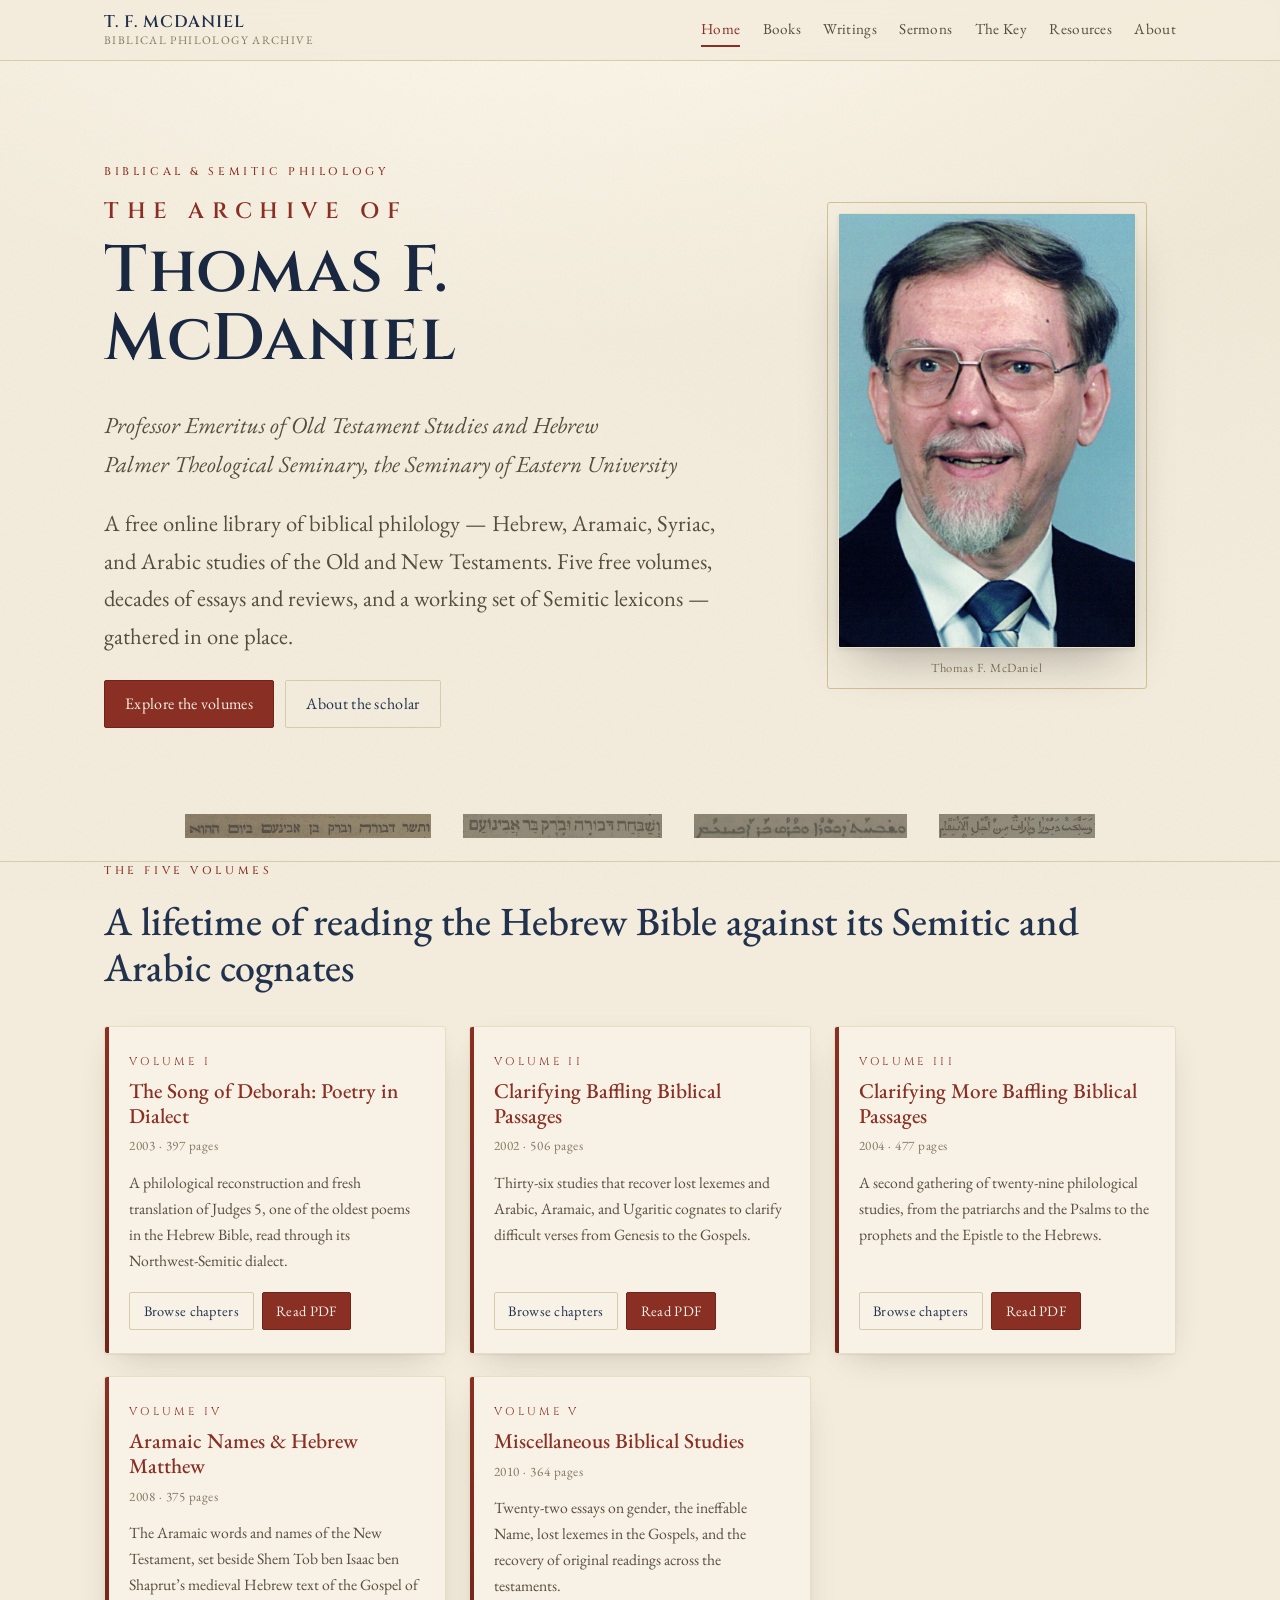
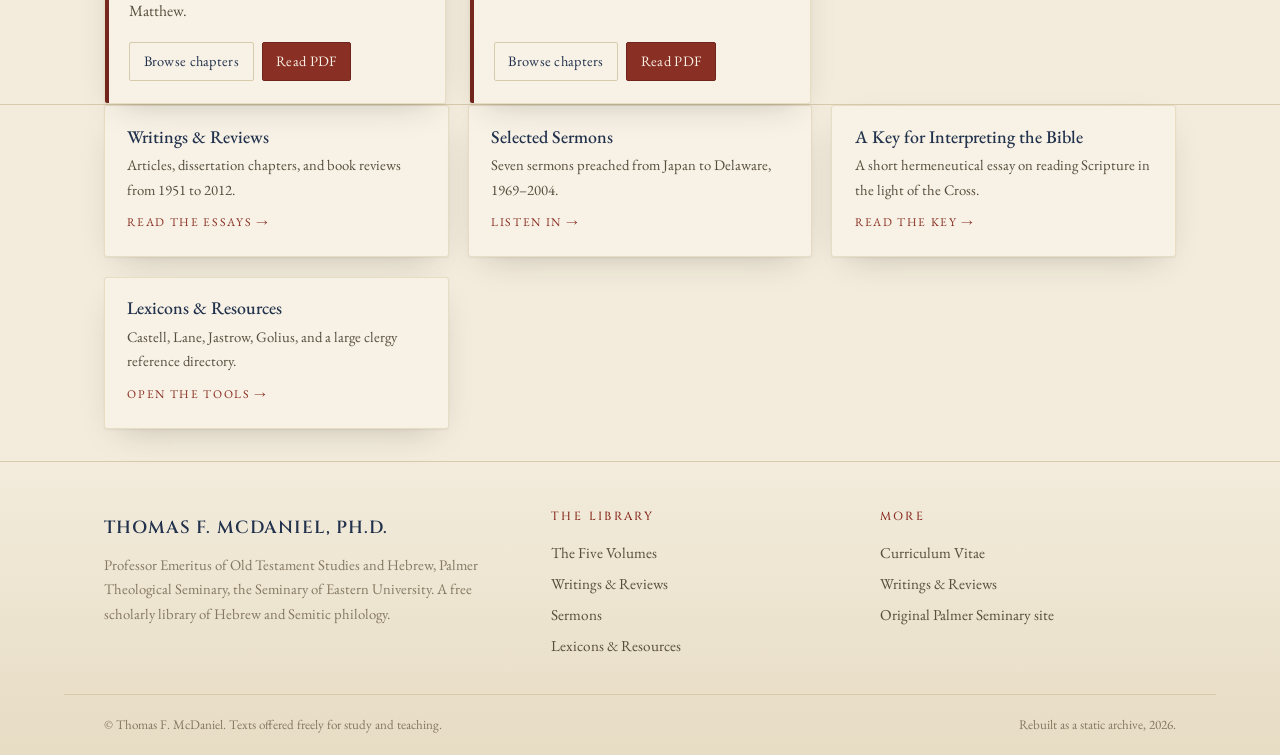
==== commit cca1feee: "Owner-requested fixes: Arabic cognates, original-site labeling, clergy-links disclaimer, Wrongly Rea" ====
--- a/index.html
+++ b/index.html
@@ -72,7 +72,7 @@
   <section class="wrap" id="volumes">
     <div class="section-head">
       <p class="eyebrow">The Five Volumes</p>
-      <h2>A lifetime of reading the Hebrew Bible against its Semitic cognates</h2>
+      <h2>A lifetime of reading the Hebrew Bible against its Semitic and Arabic cognates</h2>
     </div>
     <div class="volumes">
         <article class="vcard">
@@ -154,7 +154,7 @@
         <h4>More</h4>
         <a href="about/">Curriculum Vitae</a>
         <a href="writings/">Writings &amp; Reviews</a>
-        <a href="https://tmcdaniel.palmerseminary.edu" rel="nofollow">Original archive</a>
+        <a href="https://tmcdaniel.palmerseminary.edu" rel="nofollow">Original Palmer Seminary site</a>
       </div>
     </div>
     <div class="wrap foot__legal">
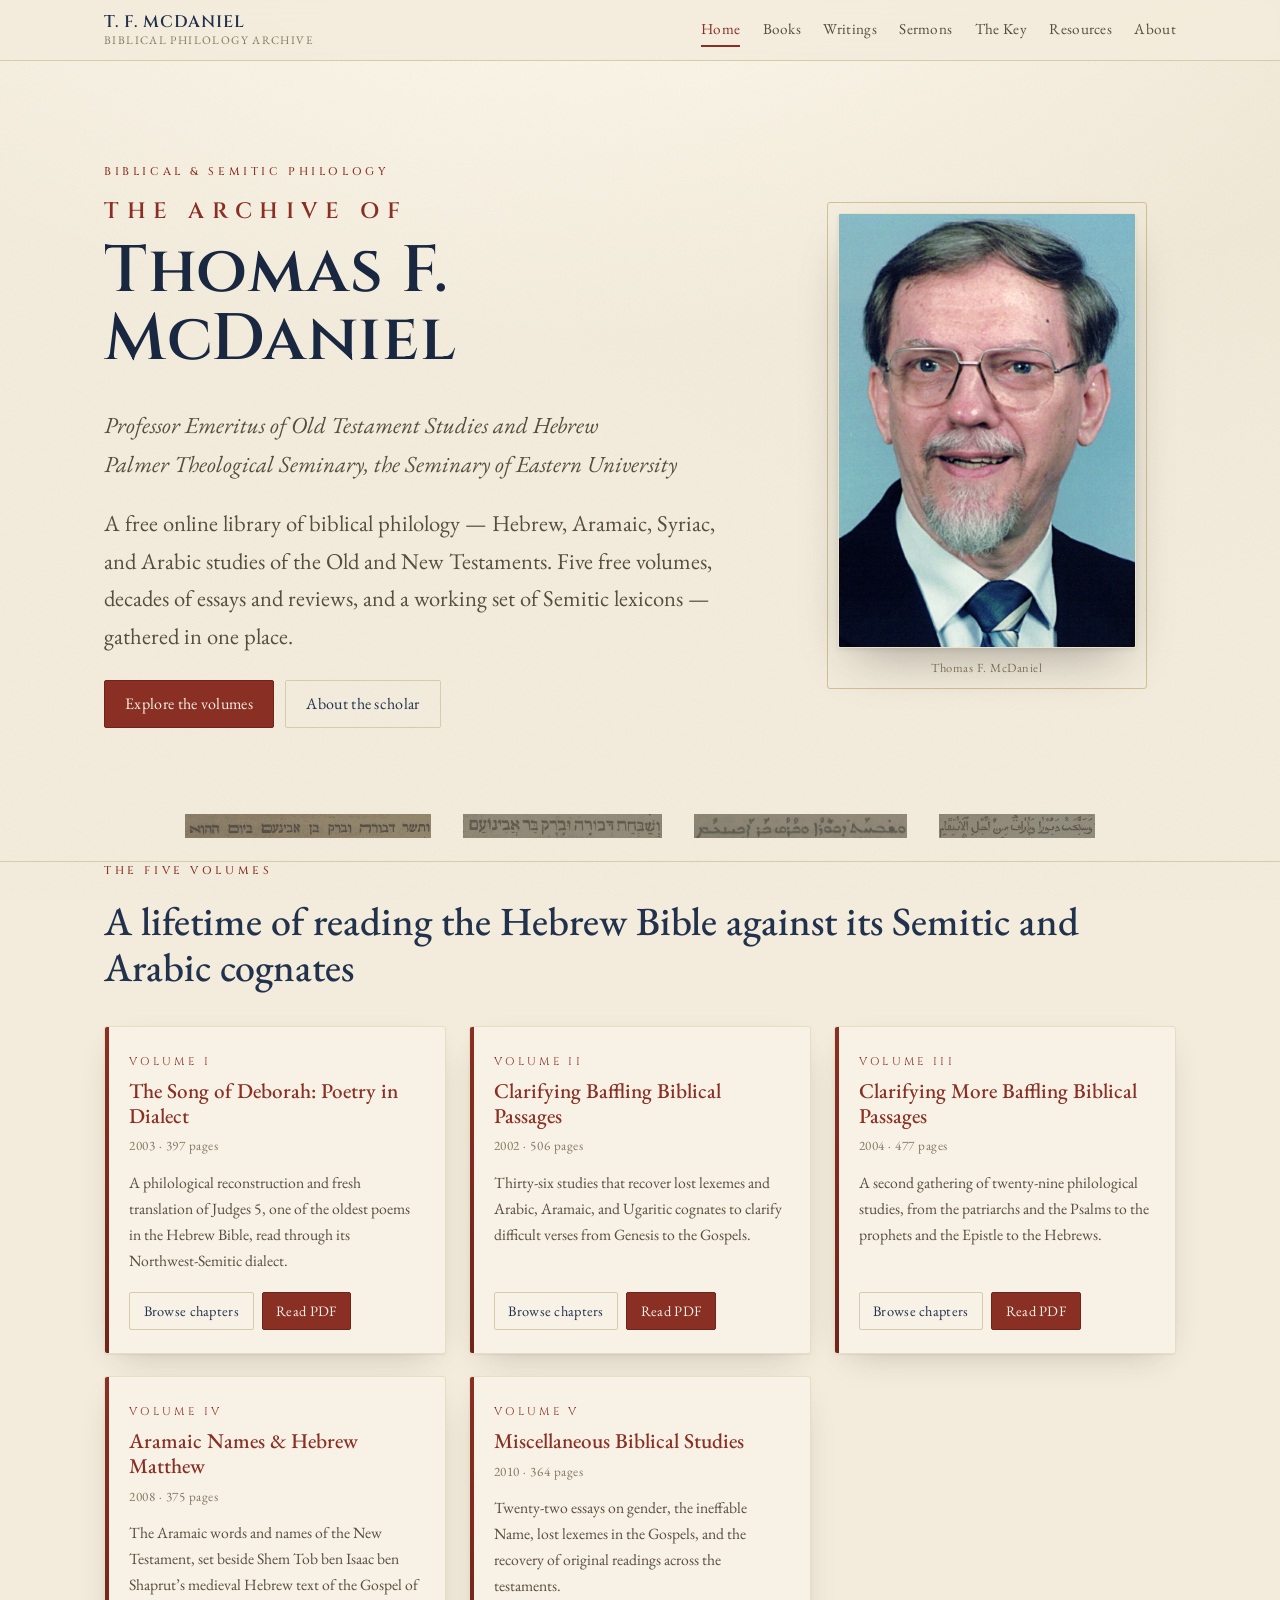
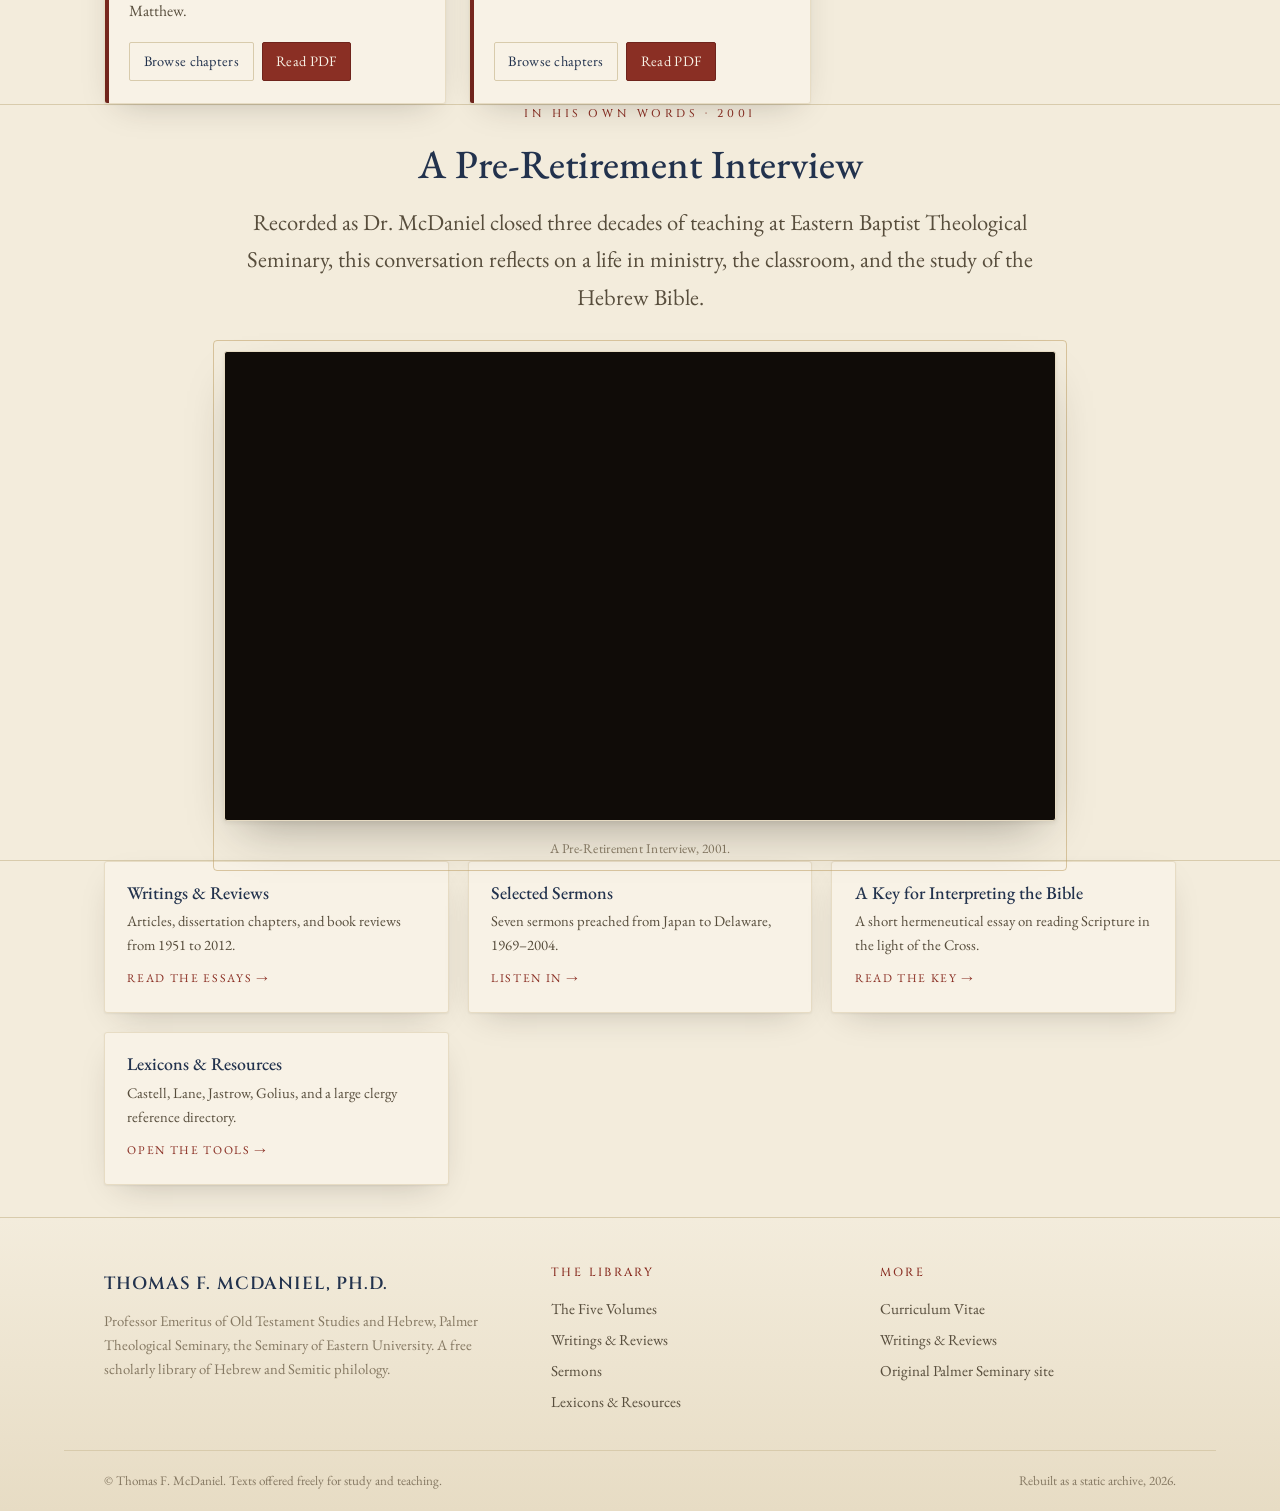
==== commit 51fdf060: "Wire in retirement-interview YouTube ID (72OGscbZdHY) Homepage now shows the "In His Own Words (2001" ====
--- a/index.html
+++ b/index.html
@@ -20,8 +20,8 @@
   <meta name="twitter:image" content="https://werth-code.github.io/tmcdaniel/assets/img/mcdaniel-1990.jpg">
   <link rel="preconnect" href="https://fonts.googleapis.com">
   <link rel="preconnect" href="https://fonts.gstatic.com" crossorigin>
-  <link rel="stylesheet" href="assets/css/site.css?v=2">
-  <script type="application/ld+json">{"@context":"https://schema.org","@graph":[{"@type":"WebSite","name":"The Thomas F. McDaniel Archive","url":"https://werth-code.github.io/tmcdaniel","description":"A free online library of biblical philology — Hebrew, Aramaic, Syriac, and Arabic studies of the Old and New Testaments.","inLanguage":"en","author":{"@type":"Person","name":"Thomas F. McDaniel","honorificSuffix":"Ph.D.","jobTitle":"Professor Emeritus of Old Testament Studies and Hebrew","birthDate":"1931-03-01","birthPlace":"Baltimore, Maryland","alumniOf":["University of Richmond","University of Pennsylvania","Johns Hopkins University","Eastern Baptist Theological Seminary"],"worksFor":{"@type":"CollegeOrUniversity","name":"Palmer Theological Seminary, the Seminary of Eastern University"},"knowsAbout":["Hebrew Bible","Old Testament philology","Semitic languages","Aramaic","Syriac","Arabic","Biblical interpretation"],"url":"https://werth-code.github.io/tmcdaniel/about/"}},{"@type":"Person","name":"Thomas F. McDaniel","honorificSuffix":"Ph.D.","jobTitle":"Professor Emeritus of Old Testament Studies and Hebrew","birthDate":"1931-03-01","birthPlace":"Baltimore, Maryland","alumniOf":["University of Richmond","University of Pennsylvania","Johns Hopkins University","Eastern Baptist Theological Seminary"],"worksFor":{"@type":"CollegeOrUniversity","name":"Palmer Theological Seminary, the Seminary of Eastern University"},"knowsAbout":["Hebrew Bible","Old Testament philology","Semitic languages","Aramaic","Syriac","Arabic","Biblical interpretation"],"url":"https://werth-code.github.io/tmcdaniel/about/"}]}</script>
+  <link rel="stylesheet" href="assets/css/site.css?v=3">
+  <script type="application/ld+json">{"@context":"https://schema.org","@graph":[{"@type":"WebSite","name":"The Thomas F. McDaniel Archive","url":"https://werth-code.github.io/tmcdaniel","description":"A free online library of biblical philology — Hebrew, Aramaic, Syriac, and Arabic studies of the Old and New Testaments.","inLanguage":"en","author":{"@type":"Person","name":"Thomas F. McDaniel","honorificSuffix":"Ph.D.","jobTitle":"Professor Emeritus of Old Testament Studies and Hebrew","birthDate":"1931-03-01","birthPlace":"Baltimore, Maryland","alumniOf":["University of Richmond","University of Pennsylvania","Johns Hopkins University","Eastern Baptist Theological Seminary"],"worksFor":{"@type":"CollegeOrUniversity","name":"Palmer Theological Seminary, the Seminary of Eastern University"},"knowsAbout":["Hebrew Bible","Old Testament philology","Semitic languages","Aramaic","Syriac","Arabic","Biblical interpretation"],"url":"https://werth-code.github.io/tmcdaniel/about/"}},{"@type":"Person","name":"Thomas F. McDaniel","honorificSuffix":"Ph.D.","jobTitle":"Professor Emeritus of Old Testament Studies and Hebrew","birthDate":"1931-03-01","birthPlace":"Baltimore, Maryland","alumniOf":["University of Richmond","University of Pennsylvania","Johns Hopkins University","Eastern Baptist Theological Seminary"],"worksFor":{"@type":"CollegeOrUniversity","name":"Palmer Theological Seminary, the Seminary of Eastern University"},"knowsAbout":["Hebrew Bible","Old Testament philology","Semitic languages","Aramaic","Syriac","Arabic","Biblical interpretation"],"url":"https://werth-code.github.io/tmcdaniel/about/"},{"@type":"VideoObject","name":"Thomas F. McDaniel — A Pre-Retirement Interview (2001)","description":"Recorded as Dr. McDaniel closed three decades of teaching at Eastern Baptist Theological Seminary, this conversation reflects on a life in ministry, the classroom, and the study of the Hebrew Bible.","uploadDate":"2001-06-01","thumbnailUrl":"https://i.ytimg.com/vi/72OGscbZdHY/hqdefault.jpg","embedUrl":"https://www.youtube-nocookie.com/embed/72OGscbZdHY","contentUrl":"https://www.youtube.com/watch?v=72OGscbZdHY"}]}</script>
 </head>
 <body>
   <header class="masthead">
@@ -129,6 +129,21 @@
   </section>
   <hr class="rule">
   <section class="wrap">
+    <div class="section-head" style="text-align:center">
+      <p class="eyebrow">In His Own Words &middot; 2001</p>
+      <h2>A Pre-Retirement Interview</h2>
+      <p class="lede narrow" style="margin:0 auto">Recorded as Dr. McDaniel closed three decades of teaching at Eastern Baptist Theological Seminary, this conversation reflects on a life in ministry, the classroom, and the study of the Hebrew Bible.</p>
+    </div>
+    <figure class="video">
+      <span class="video__edge"></span>
+      <div class="video__frame">
+        <iframe src="https://www.youtube-nocookie.com/embed/72OGscbZdHY?rel=0" title="Thomas F. McDaniel — A Pre-Retirement Interview (2001)" loading="lazy" allow="accelerometer; autoplay; clipboard-write; encrypted-media; gyroscope; picture-in-picture" allowfullscreen></iframe>
+      </div>
+      <figcaption>A Pre-Retirement Interview, 2001.</figcaption>
+    </figure>
+  </section>
+  <hr class="rule">
+  <section class="wrap">
     <div class="cards">
       <a class="rcard" href="writings/"><h3>Writings &amp; Reviews</h3><p>Articles, dissertation chapters, and book reviews from 1951 to 2012.</p><span class="rcard__cue">Read the essays &rarr;</span></a>
       <a class="rcard" href="sermons/"><h3>Selected Sermons</h3><p>Seven sermons preached from Japan to Delaware, 1969&ndash;2004.</p><span class="rcard__cue">Listen in &rarr;</span></a>
--- a/assets/css/site.css
+++ b/assets/css/site.css
@@ -132,6 +132,13 @@
 .hero__portrait figcaption{font-size:.78rem;color:var(--ink-faint);text-align:center;margin-top:.6rem;letter-spacing:.04em}
 .hero__frame{position:absolute;inset:-.7rem;border:1px solid var(--gold-soft);border-radius:3px;pointer-events:none;opacity:.6}
 
+/* video embed (retirement interview) */
+.video{position:relative;max-width:52rem;margin:0 auto}
+.video__frame{position:relative;padding-top:56.25%;border:1px solid var(--paper-edge);border-radius:3px;overflow:hidden;box-shadow:var(--shadow-lift);background:#100c08}
+.video__frame iframe{position:absolute;inset:0;width:100%;height:100%;border:0}
+.video__edge{position:absolute;inset:-.7rem;border:1px solid var(--gold-soft);border-radius:4px;pointer-events:none;opacity:.55}
+.video figcaption{font-size:.84rem;color:var(--ink-faint);text-align:center;margin-top:1rem;letter-spacing:.02em}
+
 /* multiscript banner */
 .scripts{display:flex;flex-wrap:wrap;gap:1.4rem 2rem;align-items:center;justify-content:center;padding:1.4rem 0;opacity:.9}
 .scripts img{height:1.5rem;width:auto;opacity:.78;filter:sepia(.3) brightness(.4) saturate(1.6)}
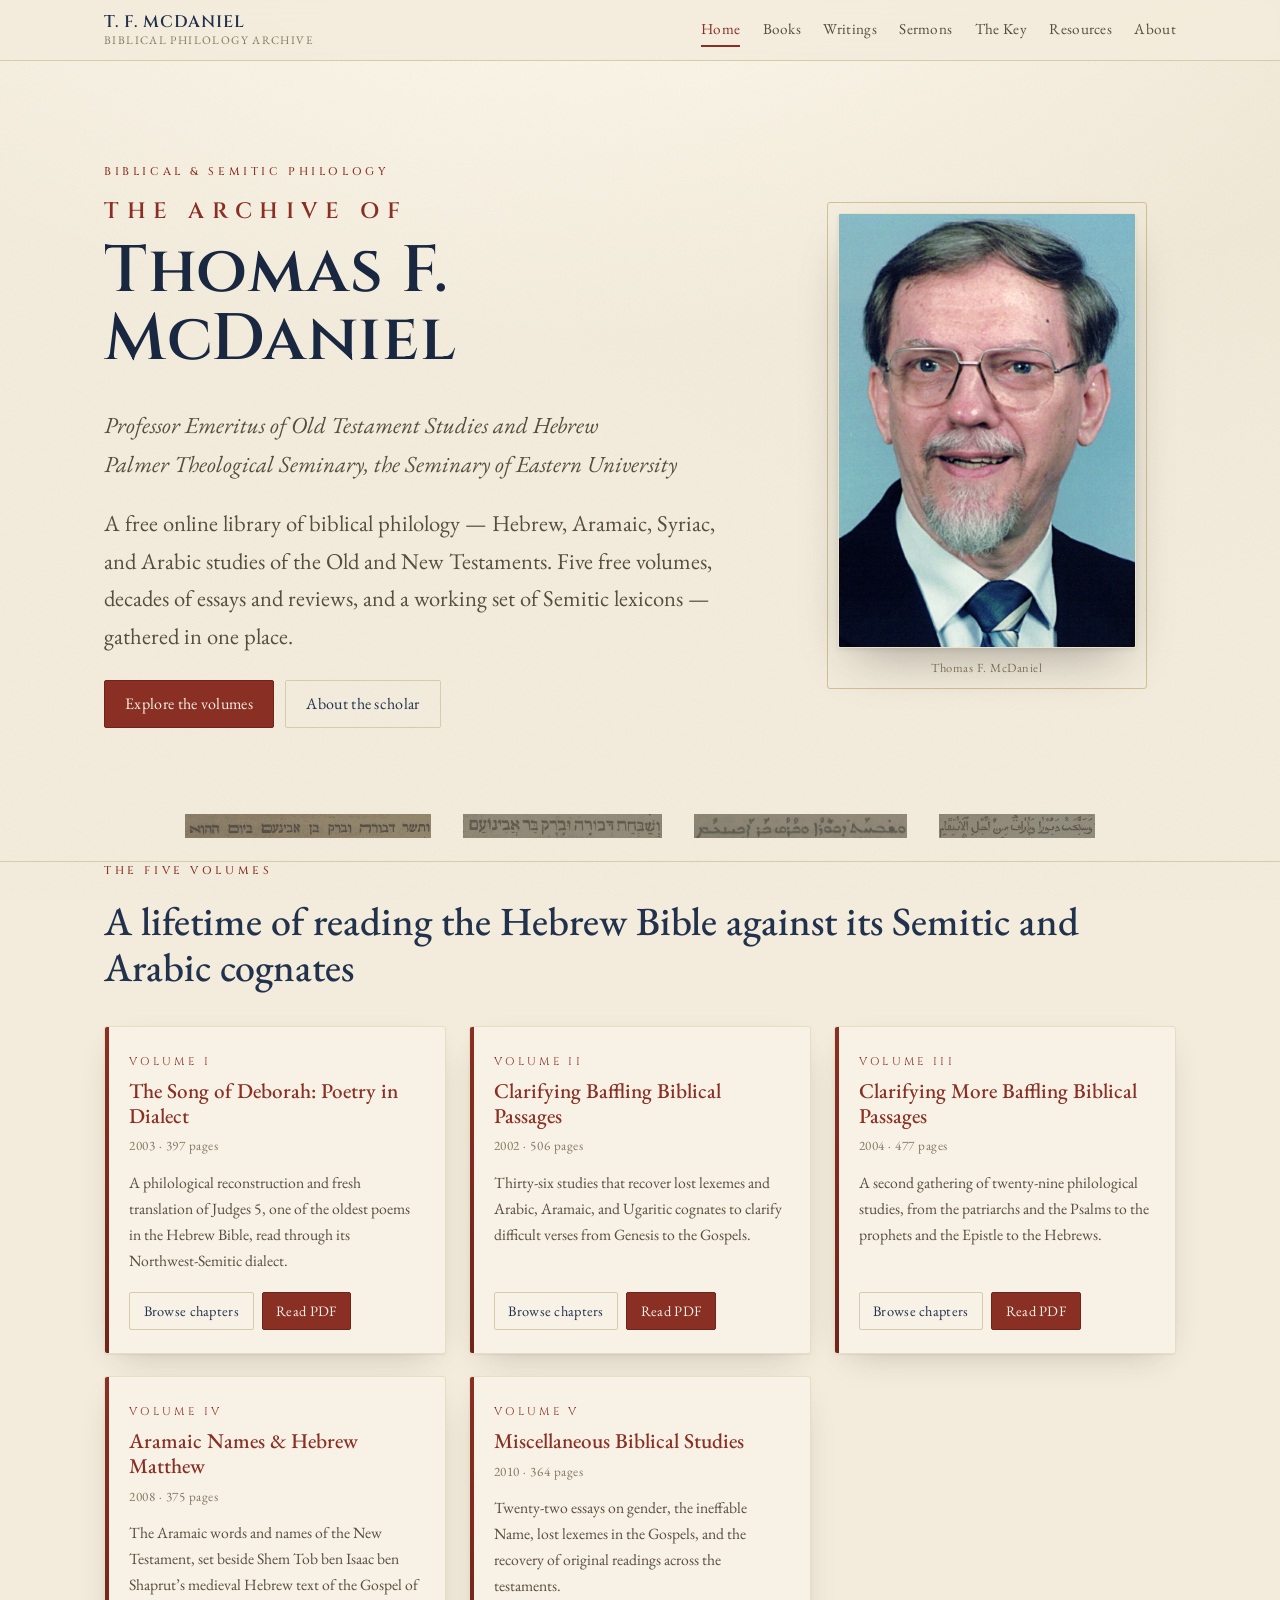
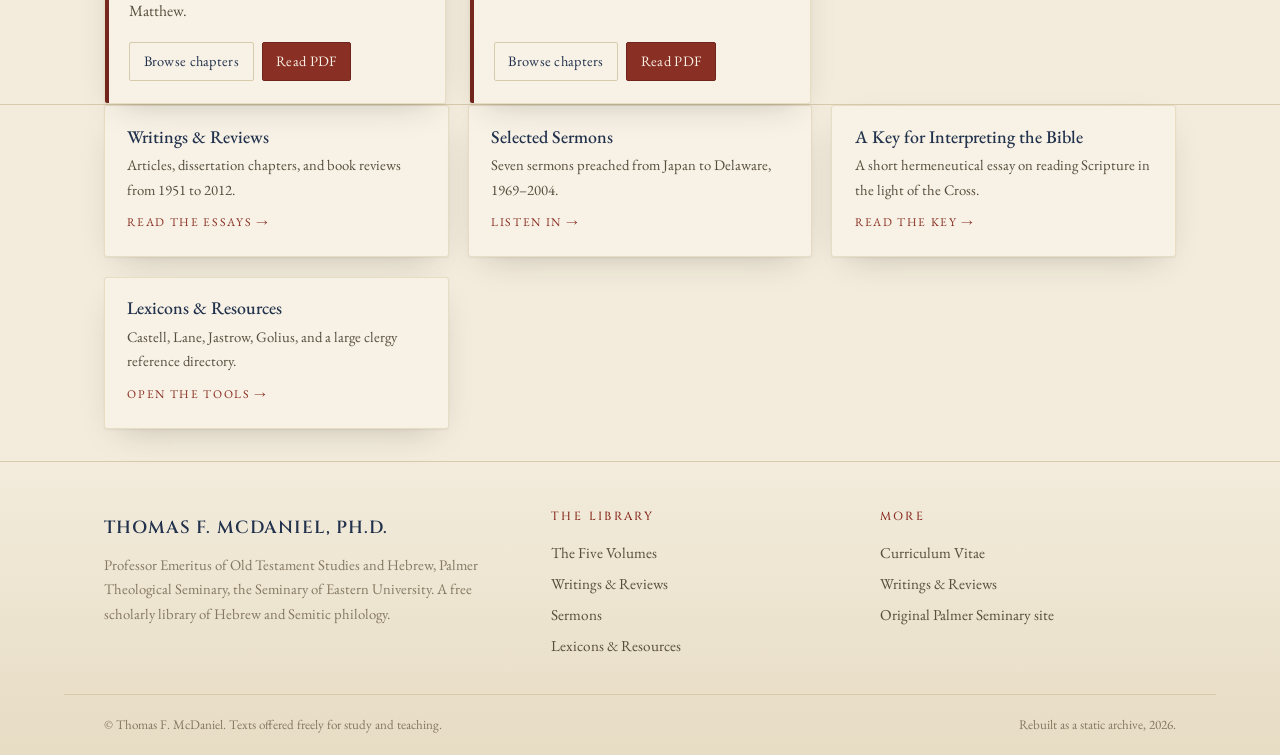
==== commit 24ffb3d3: "Move retirement-interview video from home to its own section on About Homepage volumes/cards no long" ====
--- a/index.html
+++ b/index.html
@@ -20,8 +20,8 @@
   <meta name="twitter:image" content="https://werth-code.github.io/tmcdaniel/assets/img/mcdaniel-1990.jpg">
   <link rel="preconnect" href="https://fonts.googleapis.com">
   <link rel="preconnect" href="https://fonts.gstatic.com" crossorigin>
-  <link rel="stylesheet" href="assets/css/site.css?v=3">
-  <script type="application/ld+json">{"@context":"https://schema.org","@graph":[{"@type":"WebSite","name":"The Thomas F. McDaniel Archive","url":"https://werth-code.github.io/tmcdaniel","description":"A free online library of biblical philology — Hebrew, Aramaic, Syriac, and Arabic studies of the Old and New Testaments.","inLanguage":"en","author":{"@type":"Person","name":"Thomas F. McDaniel","honorificSuffix":"Ph.D.","jobTitle":"Professor Emeritus of Old Testament Studies and Hebrew","birthDate":"1931-03-01","birthPlace":"Baltimore, Maryland","alumniOf":["University of Richmond","University of Pennsylvania","Johns Hopkins University","Eastern Baptist Theological Seminary"],"worksFor":{"@type":"CollegeOrUniversity","name":"Palmer Theological Seminary, the Seminary of Eastern University"},"knowsAbout":["Hebrew Bible","Old Testament philology","Semitic languages","Aramaic","Syriac","Arabic","Biblical interpretation"],"url":"https://werth-code.github.io/tmcdaniel/about/"}},{"@type":"Person","name":"Thomas F. McDaniel","honorificSuffix":"Ph.D.","jobTitle":"Professor Emeritus of Old Testament Studies and Hebrew","birthDate":"1931-03-01","birthPlace":"Baltimore, Maryland","alumniOf":["University of Richmond","University of Pennsylvania","Johns Hopkins University","Eastern Baptist Theological Seminary"],"worksFor":{"@type":"CollegeOrUniversity","name":"Palmer Theological Seminary, the Seminary of Eastern University"},"knowsAbout":["Hebrew Bible","Old Testament philology","Semitic languages","Aramaic","Syriac","Arabic","Biblical interpretation"],"url":"https://werth-code.github.io/tmcdaniel/about/"},{"@type":"VideoObject","name":"Thomas F. McDaniel — A Pre-Retirement Interview (2001)","description":"Recorded as Dr. McDaniel closed three decades of teaching at Eastern Baptist Theological Seminary, this conversation reflects on a life in ministry, the classroom, and the study of the Hebrew Bible.","uploadDate":"2001-06-01","thumbnailUrl":"https://i.ytimg.com/vi/72OGscbZdHY/hqdefault.jpg","embedUrl":"https://www.youtube-nocookie.com/embed/72OGscbZdHY","contentUrl":"https://www.youtube.com/watch?v=72OGscbZdHY"}]}</script>
+  <link rel="stylesheet" href="assets/css/site.css?v=4">
+  <script type="application/ld+json">{"@context":"https://schema.org","@graph":[{"@type":"WebSite","name":"The Thomas F. McDaniel Archive","url":"https://werth-code.github.io/tmcdaniel","description":"A free online library of biblical philology — Hebrew, Aramaic, Syriac, and Arabic studies of the Old and New Testaments.","inLanguage":"en","author":{"@type":"Person","name":"Thomas F. McDaniel","honorificSuffix":"Ph.D.","jobTitle":"Professor Emeritus of Old Testament Studies and Hebrew","birthDate":"1931-03-01","birthPlace":"Baltimore, Maryland","alumniOf":["University of Richmond","University of Pennsylvania","Johns Hopkins University","Eastern Baptist Theological Seminary"],"worksFor":{"@type":"CollegeOrUniversity","name":"Palmer Theological Seminary, the Seminary of Eastern University"},"knowsAbout":["Hebrew Bible","Old Testament philology","Semitic languages","Aramaic","Syriac","Arabic","Biblical interpretation"],"url":"https://werth-code.github.io/tmcdaniel/about/"}},{"@type":"Person","name":"Thomas F. McDaniel","honorificSuffix":"Ph.D.","jobTitle":"Professor Emeritus of Old Testament Studies and Hebrew","birthDate":"1931-03-01","birthPlace":"Baltimore, Maryland","alumniOf":["University of Richmond","University of Pennsylvania","Johns Hopkins University","Eastern Baptist Theological Seminary"],"worksFor":{"@type":"CollegeOrUniversity","name":"Palmer Theological Seminary, the Seminary of Eastern University"},"knowsAbout":["Hebrew Bible","Old Testament philology","Semitic languages","Aramaic","Syriac","Arabic","Biblical interpretation"],"url":"https://werth-code.github.io/tmcdaniel/about/"}]}</script>
 </head>
 <body>
   <header class="masthead">
@@ -129,21 +129,6 @@
   </section>
   <hr class="rule">
   <section class="wrap">
-    <div class="section-head" style="text-align:center">
-      <p class="eyebrow">In His Own Words &middot; 2001</p>
-      <h2>A Pre-Retirement Interview</h2>
-      <p class="lede narrow" style="margin:0 auto">Recorded as Dr. McDaniel closed three decades of teaching at Eastern Baptist Theological Seminary, this conversation reflects on a life in ministry, the classroom, and the study of the Hebrew Bible.</p>
-    </div>
-    <figure class="video">
-      <span class="video__edge"></span>
-      <div class="video__frame">
-        <iframe src="https://www.youtube-nocookie.com/embed/72OGscbZdHY?rel=0" title="Thomas F. McDaniel — A Pre-Retirement Interview (2001)" loading="lazy" allow="accelerometer; autoplay; clipboard-write; encrypted-media; gyroscope; picture-in-picture" allowfullscreen></iframe>
-      </div>
-      <figcaption>A Pre-Retirement Interview, 2001.</figcaption>
-    </figure>
-  </section>
-  <hr class="rule">
-  <section class="wrap">
     <div class="cards">
       <a class="rcard" href="writings/"><h3>Writings &amp; Reviews</h3><p>Articles, dissertation chapters, and book reviews from 1951 to 2012.</p><span class="rcard__cue">Read the essays &rarr;</span></a>
       <a class="rcard" href="sermons/"><h3>Selected Sermons</h3><p>Seven sermons preached from Japan to Delaware, 1969&ndash;2004.</p><span class="rcard__cue">Listen in &rarr;</span></a>
--- a/assets/css/site.css
+++ b/assets/css/site.css
@@ -133,7 +133,7 @@
 .hero__frame{position:absolute;inset:-.7rem;border:1px solid var(--gold-soft);border-radius:3px;pointer-events:none;opacity:.6}
 
 /* video embed (retirement interview) */
-.video{position:relative;max-width:52rem;margin:0 auto}
+.video{position:relative;max-width:52rem;margin:1rem auto 0}
 .video__frame{position:relative;padding-top:56.25%;border:1px solid var(--paper-edge);border-radius:3px;overflow:hidden;box-shadow:var(--shadow-lift);background:#100c08}
 .video__frame iframe{position:absolute;inset:0;width:100%;height:100%;border:0}
 .video__edge{position:absolute;inset:-.7rem;border:1px solid var(--gold-soft);border-radius:4px;pointer-events:none;opacity:.55}
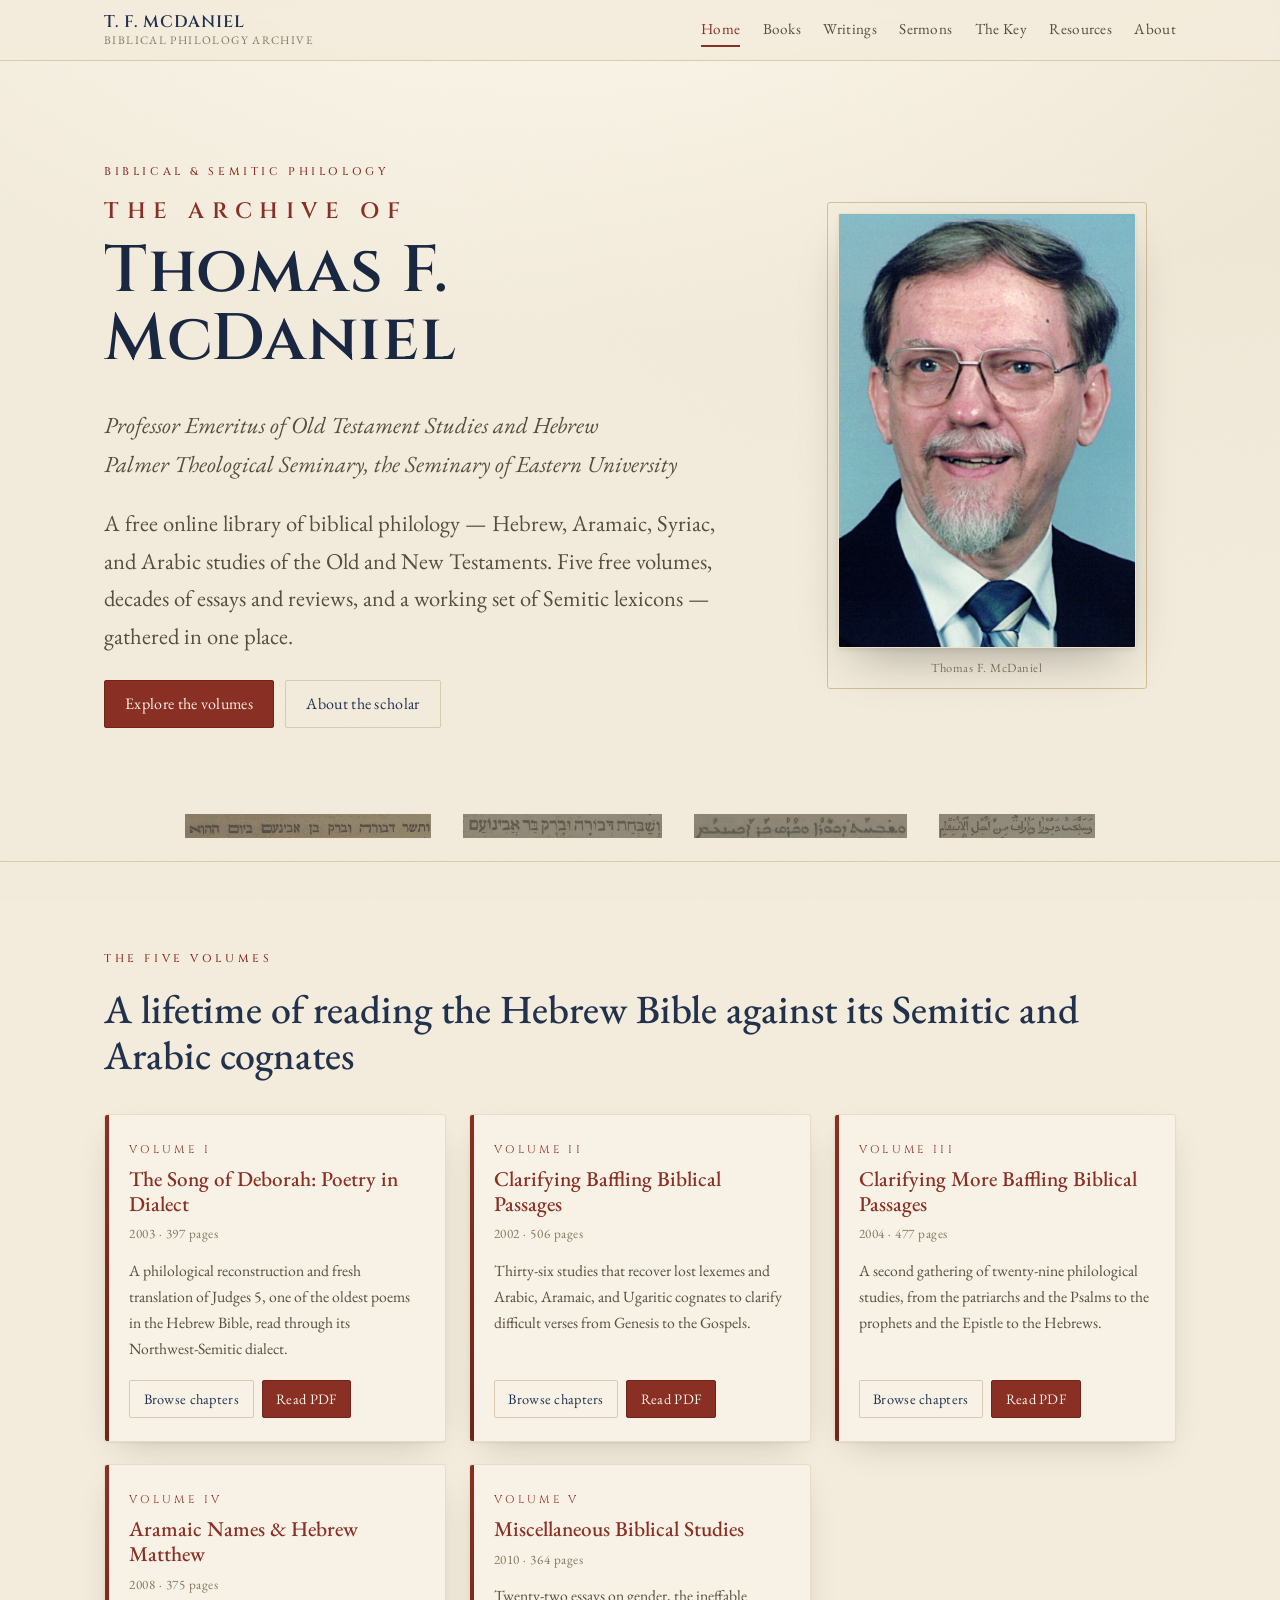
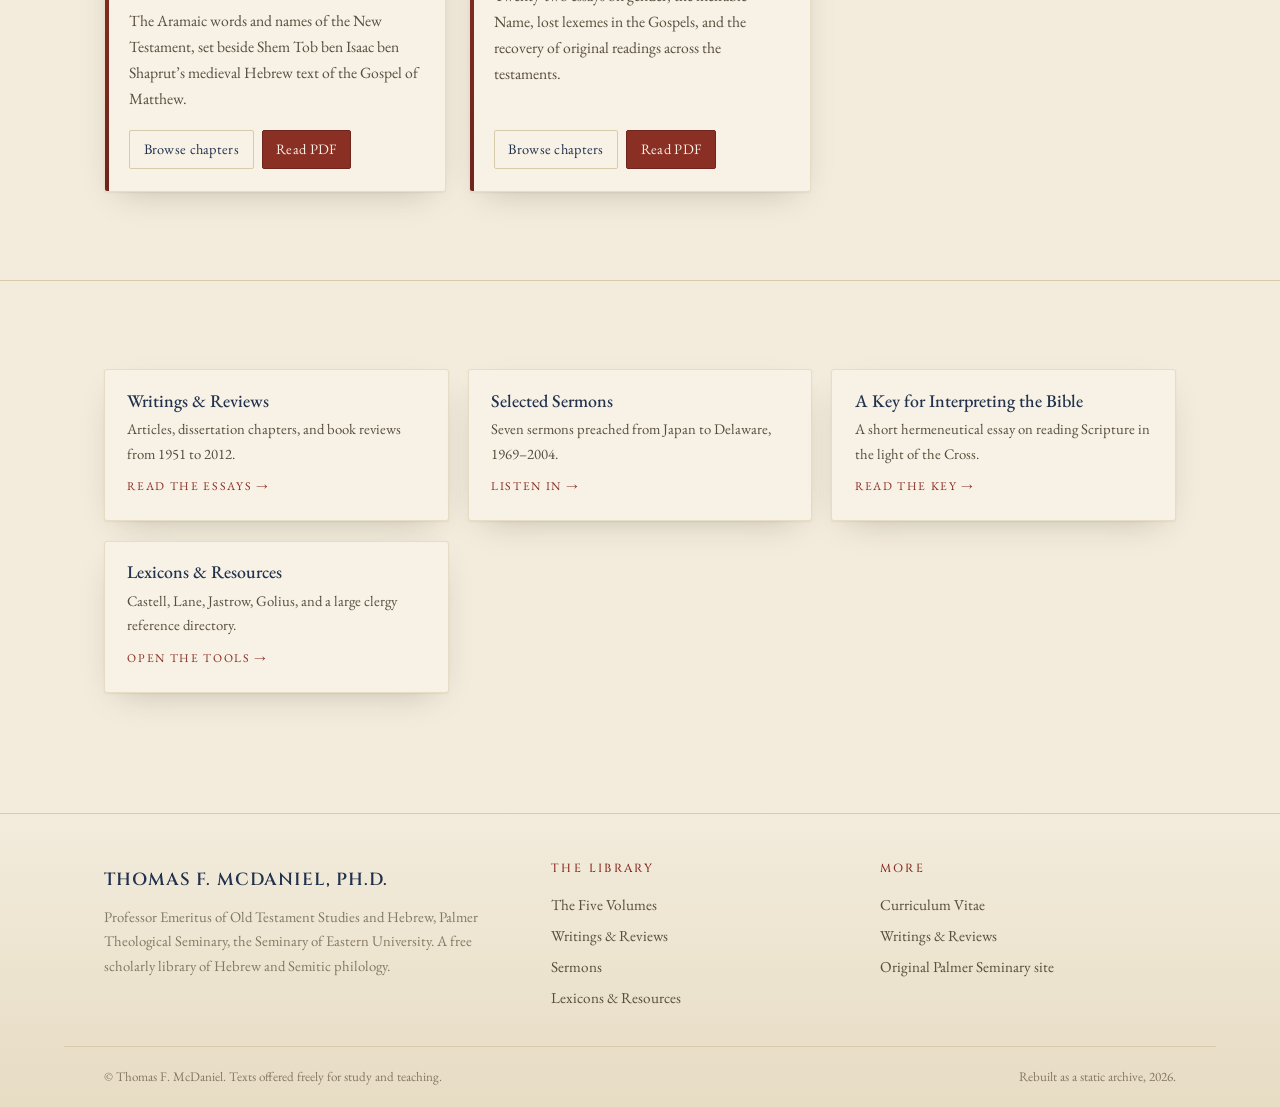
==== commit 405125ae: "Fix section vertical padding: .wrap shorthand was zeroing it site-wide .wrap used `padding: 0 <h>` (" ====
--- a/index.html
+++ b/index.html
@@ -20,7 +20,7 @@
   <meta name="twitter:image" content="https://werth-code.github.io/tmcdaniel/assets/img/mcdaniel-1990.jpg">
   <link rel="preconnect" href="https://fonts.googleapis.com">
   <link rel="preconnect" href="https://fonts.gstatic.com" crossorigin>
-  <link rel="stylesheet" href="assets/css/site.css?v=4">
+  <link rel="stylesheet" href="assets/css/site.css?v=5">
   <script type="application/ld+json">{"@context":"https://schema.org","@graph":[{"@type":"WebSite","name":"The Thomas F. McDaniel Archive","url":"https://werth-code.github.io/tmcdaniel","description":"A free online library of biblical philology — Hebrew, Aramaic, Syriac, and Arabic studies of the Old and New Testaments.","inLanguage":"en","author":{"@type":"Person","name":"Thomas F. McDaniel","honorificSuffix":"Ph.D.","jobTitle":"Professor Emeritus of Old Testament Studies and Hebrew","birthDate":"1931-03-01","birthPlace":"Baltimore, Maryland","alumniOf":["University of Richmond","University of Pennsylvania","Johns Hopkins University","Eastern Baptist Theological Seminary"],"worksFor":{"@type":"CollegeOrUniversity","name":"Palmer Theological Seminary, the Seminary of Eastern University"},"knowsAbout":["Hebrew Bible","Old Testament philology","Semitic languages","Aramaic","Syriac","Arabic","Biblical interpretation"],"url":"https://werth-code.github.io/tmcdaniel/about/"}},{"@type":"Person","name":"Thomas F. McDaniel","honorificSuffix":"Ph.D.","jobTitle":"Professor Emeritus of Old Testament Studies and Hebrew","birthDate":"1931-03-01","birthPlace":"Baltimore, Maryland","alumniOf":["University of Richmond","University of Pennsylvania","Johns Hopkins University","Eastern Baptist Theological Seminary"],"worksFor":{"@type":"CollegeOrUniversity","name":"Palmer Theological Seminary, the Seminary of Eastern University"},"knowsAbout":["Hebrew Bible","Old Testament philology","Semitic languages","Aramaic","Syriac","Arabic","Biblical interpretation"],"url":"https://werth-code.github.io/tmcdaniel/about/"}]}</script>
 </head>
 <body>
--- a/assets/css/site.css
+++ b/assets/css/site.css
@@ -74,7 +74,7 @@
 .script{font-size:1.05em}
 
 /* ---- layout -------------------------------------------------------------- */
-.wrap{width:100%;max-width:72rem;margin:0 auto;padding:0 clamp(1.1rem,4vw,2.5rem)}
+.wrap{width:100%;max-width:72rem;margin:0 auto;padding-left:clamp(1.1rem,4vw,2.5rem);padding-right:clamp(1.1rem,4vw,2.5rem)}
 .narrow{max-width:52rem}
 section{padding-top:clamp(3rem,7vw,5.5rem);padding-bottom:clamp(3rem,7vw,5.5rem)}
 .rule{border:0;height:1px;background:var(--rule);margin:0}
